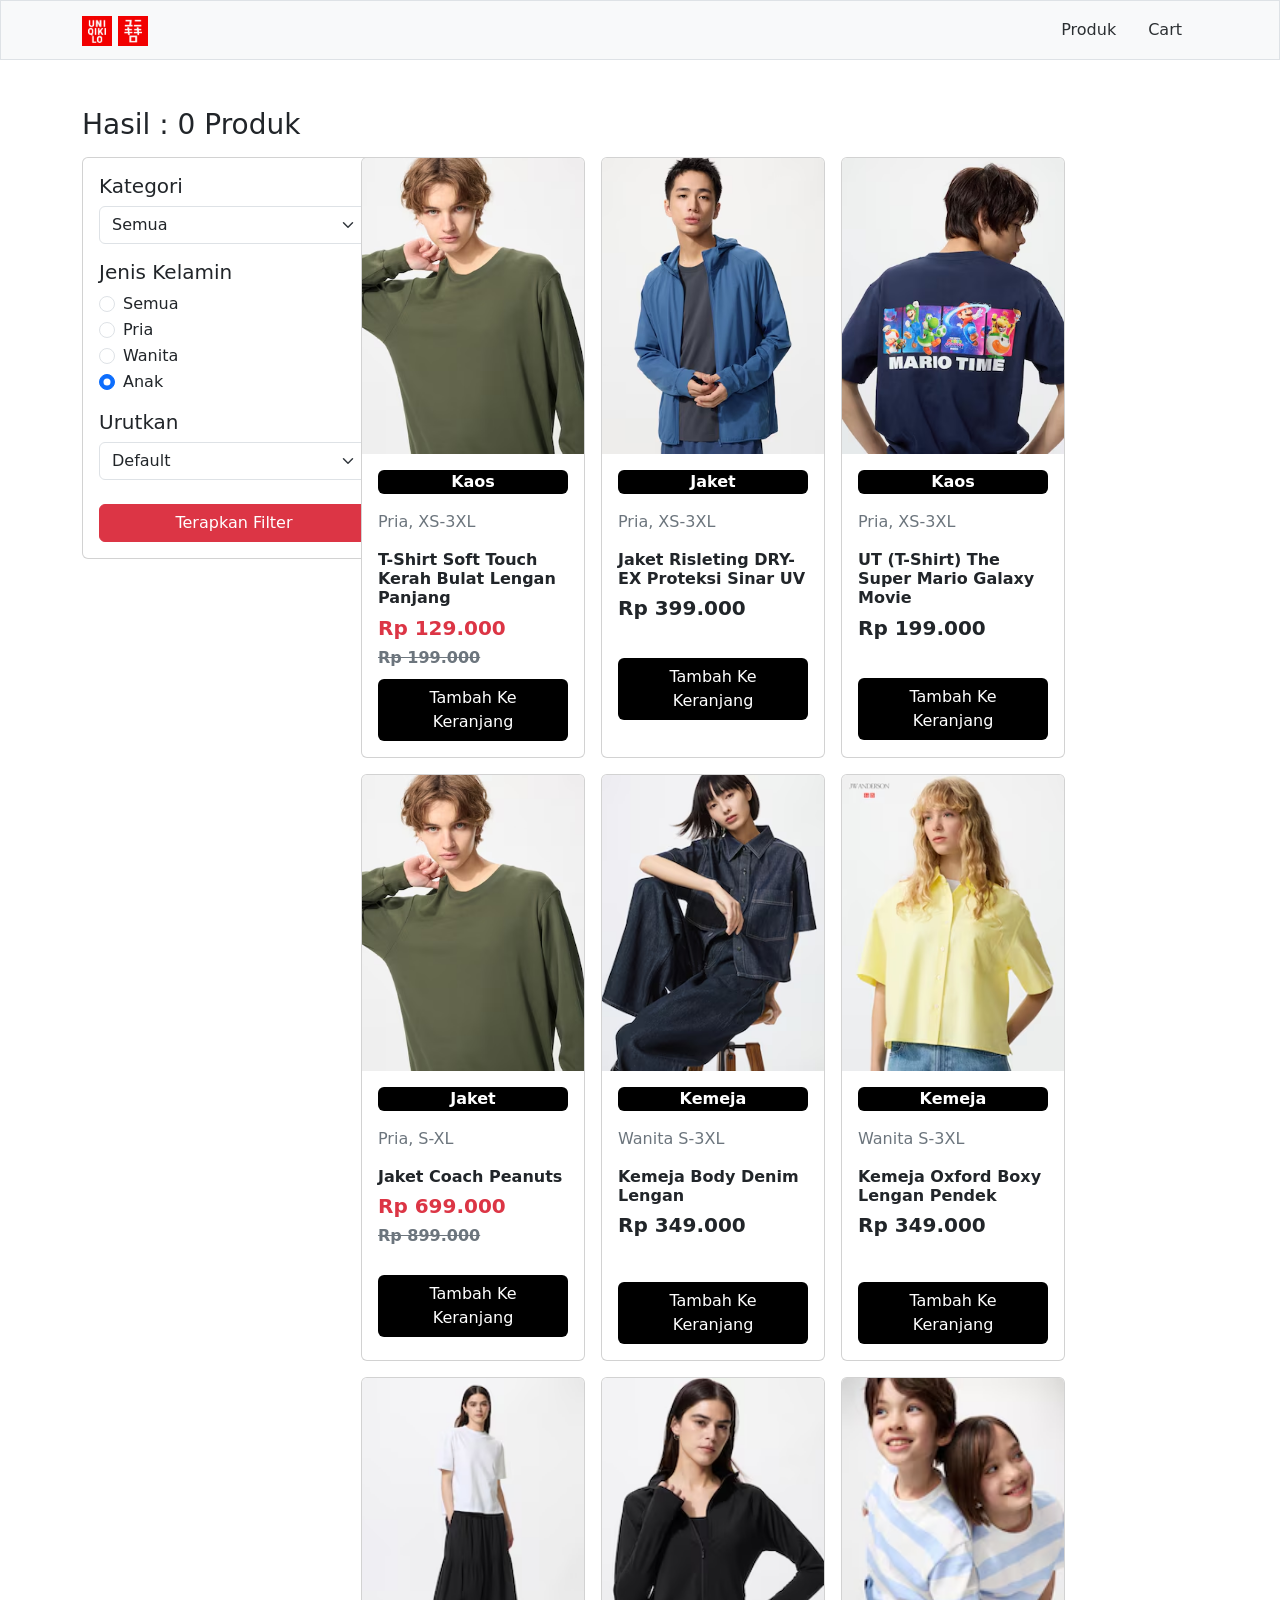
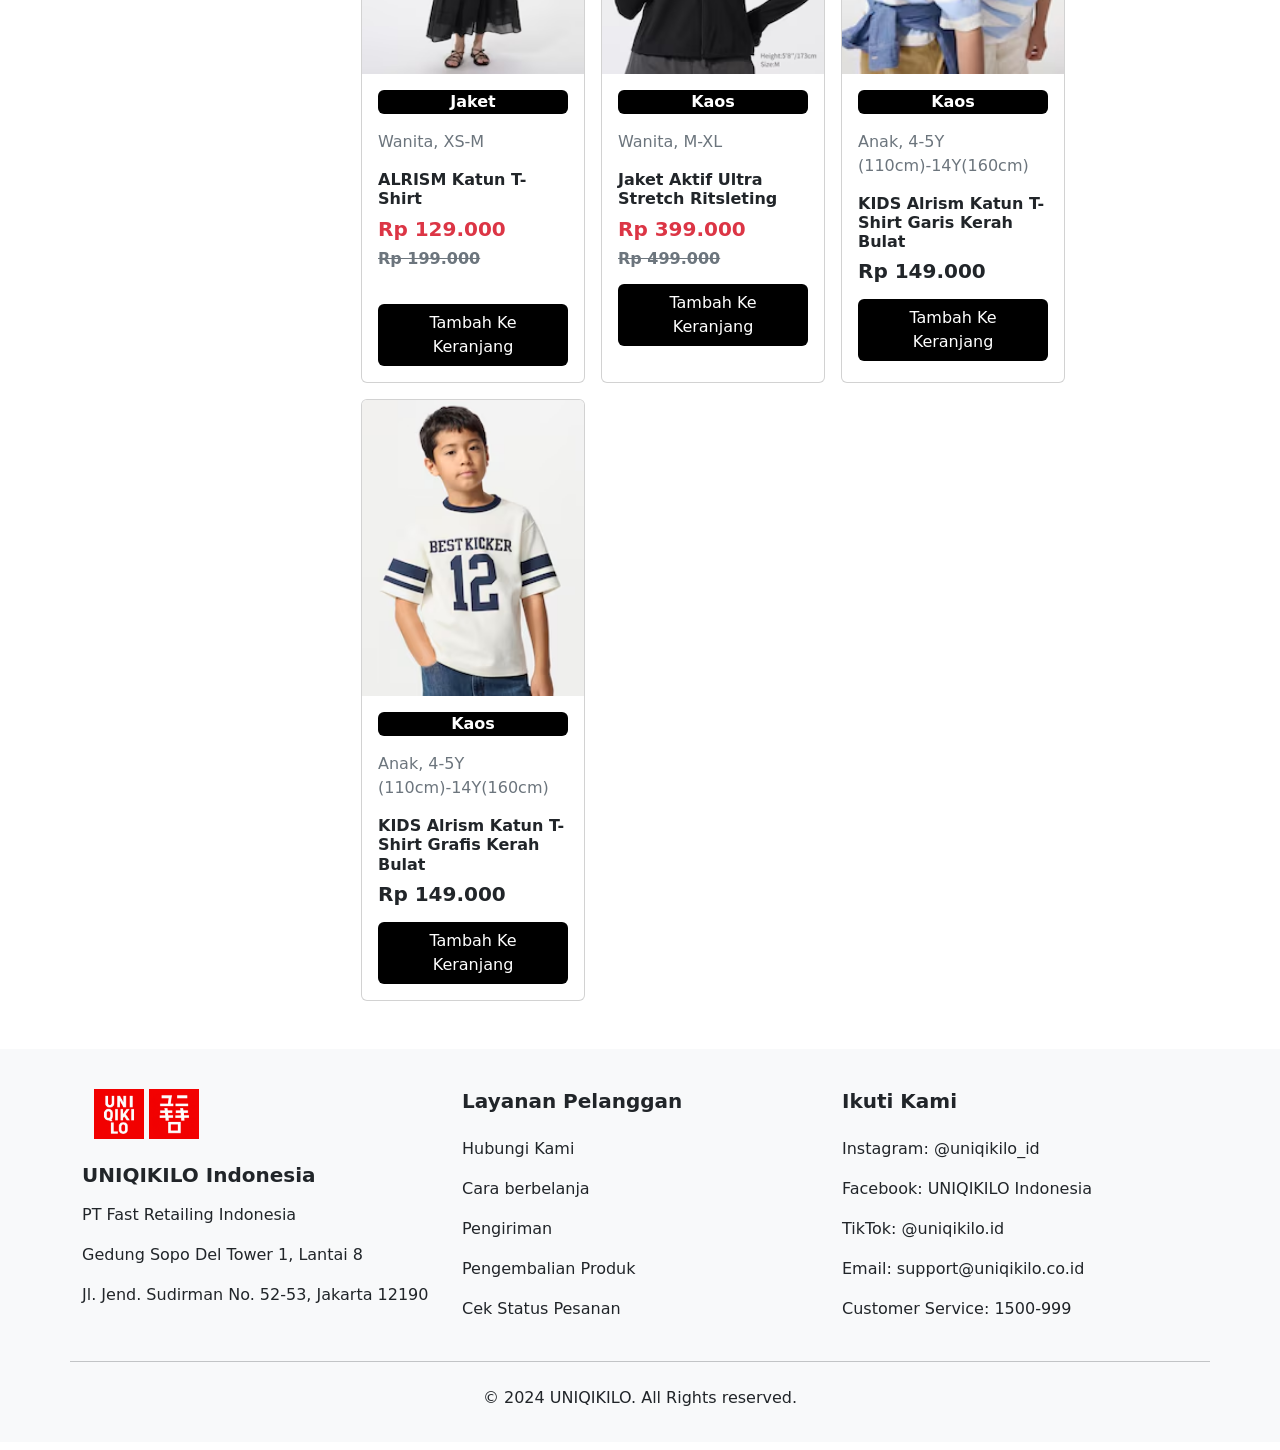
==== index.html @ e08ebdb9 "Finish home menu (without JS)" ====
<!doctype html>
<html lang="en">
  <head>
    <meta charset="utf-8">
    <meta name="viewport" content="width=device-width, initial-scale=1">
    <title>UNIQIKILO | Home</title>
    <link href="https://cdn.jsdelivr.net/npm/bootstrap@5.3.8/dist/css/bootstrap.min.css" rel="stylesheet" integrity="sha384-sRIl4kxILFvY47J16cr9ZwB07vP4J8+LH7qKQnuqkuIAvNWLzeN8tE5YBujZqJLB" crossorigin="anonymous">
  </head>
  <body>
    <div class="border">
        <nav class="navbar bg-body-tertiary">
            <div class="container">
                <a class="navbar-brand" href="#">
                    <img src="Asset_Tugas/Logo1.png" alt="Bootstrap" width="30" height="30">
                    <img src="Asset_Tugas/Logo2.png" alt="Bootstrap" width="30" height="30">
                </a>
    
                <ul class="nav justify-content-end">
                    <li class="nav-item">
                        <a class="nav-link active text-secondary-emphasis" aria-current="page" href="#">Produk</a>
                    </li>
                    <li class="nav-item">
                        <a class="nav-link text-secondary-emphasis" href="#">Cart</a>
                    </li>
                </ul>
            </div>
        </nav>
    </div>

    <div class="container">
        <h3 class="mt-5 mb-3">Hasil : 0 Produk</h3>
        <div class="d-flex">
            <div class="col-3">
                <div class="card" style="width: 19rem;">
                    <div class="card-body">
                        <h5 class="card-title ">Kategori</h5>
                        <select class="form-select" aria-label="Default select example">
                            <option selected>Semua</option>
                            <option value="1">Kaos</option>
                            <option value="2">Kemeja</option>
                            <option value="3">Jaket</option>
                        </select>
                        <h5 class="card-title mt-3">Jenis Kelamin</h5>
                        <div class="form-check">
                            <input class="form-check-input" type="radio" name="radioDefault" id="radioDefault1">
                            <label class="form-check-label" for="radioDefault1">
                                Semua
                            </label>
                        </div>
                        <div class="form-check">
                            <input class="form-check-input" type="radio" name="radioDefault" id="radioDefault2" checked>
                            <label class="form-check-label" for="radioDefault2">
                                Pria
                            </label>
                        </div>
                        <div class="form-check">
                            <input class="form-check-input" type="radio" name="radioDefault" id="radioDefault2" checked>
                            <label class="form-check-label" for="radioDefault2">
                                Wanita
                            </label>
                        </div>
                        <div class="form-check">
                            <input class="form-check-input" type="radio" name="radioDefault" id="radioDefault2" checked>
                            <label class="form-check-label" for="radioDefault2">
                                Anak
                            </label>
                        </div>
                        <h5 class="card-title mt-3">Urutkan</h5>
                        <select class="form-select form-danger\" aria-label="Default select example">
                            <option selected >Default</option>
                            <option value="1">Harga Termurah</option>
                            <option value="2">Harga Termahal</option>
                        </select>
                        <br>
                        <button type="button" class="btn btn-danger w-100">Terapkan Filter</button>
                    </div>
                </div>
            </div>

            <div class="col-9">
                 <div class="d-flex flex-wrap gap-3 m-0">
                    <div class="card" style="width: 14rem;">
                        <img src="Asset_Tugas/Pria/Produk1.jpg" class="card-img-top" alt="...">
                        <div class="card-body">
                            <div class="fs-6 fw-semibold mb-3 bg-black text-white text-center rounded">Kaos</div>
                            <p class="text-secondary">Pria, XS-3XL</p>
                            <h5 class="fw-bold fs-6">T-Shirt Soft Touch Kerah Bulat Lengan Panjang</h5>
                            <h6 class="text-danger fw-bold fs-5">Rp 129.000</h6>
                            <h6 class="fw-bold text-secondary"><strike>Rp 199.000</strike></h6>
                            <button type="button" class="btn bg-black text-white w-100 mt-1">Tambah Ke Keranjang</button>
                        </div>
                    </div>
                    <div class="card" style="width: 14rem;">
                        <img src="Asset_Tugas/Pria/Produk2.jpg" class="card-img-top" alt="...">
                        <div class="card-body">
                            <div class="fs-6 fw-semibold mb-3 bg-black text-white text-center rounded">Jaket</div>
                            <p class="text-secondary">Pria, XS-3XL</p>
                            <h5 class="fw-bold fs-6">Jaket Risleting DRY-EX Proteksi Sinar UV</h5>
                            <h6 class="text-dark fw-bold fs-5">Rp 399.000</h6>
                            <button type="button" class="btn bg-black text-white w-100" style="margin-top: 30px;">Tambah Ke Keranjang</button>
                        </div>
                    </div>
                    <div class="card" style="width: 14rem;">
                        <img src="Asset_Tugas/Pria/Produk3.jpg" class="card-img-top" alt="...">
                        <div class="card-body">
                            <div class="fs-6 fw-semibold mb-3 bg-black text-white text-center rounded">Kaos</div>
                            <p class="text-secondary">Pria, XS-3XL</p>
                            <h5 class="fw-bold fs-6">UT (T-Shirt) The Super Mario Galaxy Movie</h5>
                            <h6 class="text-dark fw-bold fs-5 ">Rp 199.000</h6>
                            <button type="button" class="btn bg-black text-white w-100" style="margin-top: 30px;">Tambah Ke Keranjang</button>
                        </div>
                    </div>
                    <div class="card" style="width: 14rem;">
                        <img src="Asset_Tugas/Pria/Produk1.jpg" class="card-img-top" alt="...">
                        <div class="card-body">
                            <div class="fs-6 fw-semibold mb-3 bg-black text-white text-center rounded">Jaket</div>
                            <p class="text-secondary">Pria, S-XL</p>
                            <h5 class="fw-bold fs-6">Jaket Coach Peanuts</h5>
                            <h6 class="text-danger fw-bold fs-5">Rp 699.000</h6>
                            <h6 class="fw-bold text-secondary"><strike>Rp 899.000</strike></h6>
                            <button type="button" class="btn bg-black text-white w-100" style="margin-top: 22px;">Tambah Ke Keranjang</button>
                        </div>
                    </div>
                    <div class="card" style="width: 14rem;">
                        <img src="Asset_Tugas/Wanita/Produk5.jpg" class="card-img-top" alt="...">
                        <div class="card-body">
                            <div class="fs-6 fw-semibold mb-3 bg-black text-white text-center rounded">Kemeja</div>
                            <p class="text-secondary">Wanita S-3XL</p>
                            <h5 class="fw-bold fs-6">Kemeja Body Denim Lengan</h5>
                            <h6 class="text-dark fw-bold fs-5">Rp 349.000</h6>
                             <button type="button" class="btn bg-black text-white w-100" style="margin-top: 37px;">Tambah Ke Keranjang</button>
                        </div>
                    </div>
                    <div class="card" style="width: 14rem;">
                        <img src="Asset_Tugas/Wanita/Produk6.jpg" class="card-img-top" alt="...">
                        <div class="card-body">
                            <div class="fs-6 fw-semibold mb-3 bg-black text-white text-center rounded">Kemeja</div>
                            <p class="text-secondary">Wanita S-3XL</p>
                            <h5 class="fw-bold fs-6">Kemeja Oxford Boxy Lengan Pendek</h5>
                            <h6 class="text-dark fw-bold fs-5">Rp 349.000</h6>
                             <button type="button" class="btn bg-black text-white w-100" style="margin-top: 37px;">Tambah Ke Keranjang</button>
                        </div>
                    </div>
                    <div class="card" style="width: 14rem;">
                        <img src="Asset_Tugas/Wanita/Produk7.jpg" class="card-img-top" alt="...">
                        <div class="card-body">
                            <div class="fs-6 fw-semibold mb-3 bg-black text-white text-center rounded">Jaket</div>
                            <p class="text-secondary">Wanita, XS-M</p>
                            <h5 class="fw-bold fs-6">ALRISM Katun T-Shirt</h5>
                            <h6 class="text-danger fw-bold fs-5">Rp 129.000</h6>
                            <h6 class="fw-bold text-secondary"><strike>Rp 199.000</strike></h6>
                            <button type="button" class="btn bg-black text-white w-100" style="margin-top: 28px;">Tambah Ke Keranjang</button>
                        </div>
                    </div>
                    <div class="card" style="width: 14rem;">
                        <img src="Asset_Tugas/Wanita/Produk8.jpg" class="card-img-top" alt="...">
                        <div class="card-body">
                            <div class="fs-6 fw-semibold mb-3 bg-black text-white text-center rounded">Kaos</div>
                            <p class="text-secondary">Wanita, M-XL</p>
                            <h5 class="fw-bold fs-6">Jaket Aktif Ultra Stretch Ritsleting</h5>
                            <h6 class="text-danger fw-bold fs-5">Rp 399.000</h6>
                            <h6 class="fw-bold text-secondary"><strike>Rp 499.000</strike></h6>
                            <button type="button" class="btn bg-black text-white w-100 mt-2">Tambah Ke Keranjang</button>
                        </div>
                    </div>
                    <div class="card" style="width: 14rem;">
                        <img src="Asset_Tugas/Anak/Produk9.jpg" class="card-img-top" alt="...">
                        <div class="card-body">
                            <div class="fs-6 fw-semibold mb-3 bg-black text-white text-center rounded">Kaos</div>
                            <p class="text-secondary">Anak, 4-5Y (110cm)-14Y(160cm)</p>
                            <h5 class="fw-bold fs-6">KIDS Alrism Katun T-Shirt Garis Kerah Bulat</h5>
                            <h6 class="text-dark fw-bold fs-5">Rp 149.000</h6>
                            <button type="button" class="btn bg-black text-white w-100 mt-2">Tambah Ke Keranjang</button>
                        </div>
                    </div>
                    <div class="card" style="width: 14rem;">
                        <img src="Asset_Tugas/Anak/Produk10.jpg" class="card-img-top" alt="...">
                        <div class="card-body">
                            <div class="fs-6 fw-semibold mb-3 bg-black text-white text-center rounded">Kaos</div>
                            <p class="text-secondary">Anak, 4-5Y (110cm)-14Y(160cm)</p>
                            <h5 class="fw-bold fs-6">KIDS Alrism Katun T-Shirt Grafis Kerah Bulat</h5>
                            <h6 class="text-dark fw-bold fs-5">Rp 149.000</h6>
                            <button type="button" class="btn bg-black text-white w-100 mt-2">Tambah Ke Keranjang</button>
                        </div>
                    </div>
                </div>
            </div>
        </div>
    </div>
    
    
    <span class="border-top">
        <div class="p-3 mb-2 bg-light text-dark mt-5">
            <div class="container text-left">
                <div class="row">
                    <div class="col mt-4">
                        <div class="container">
                            <img src="Asset_Tugas/Logo1.png" alt="Bootstrap" width="50" height="50">
                            <img src="Asset_Tugas/Logo2.png" alt="Bootstrap" width="50" height="50">
                        </div>
                        <h5 class="mt-4 fw-bold">UNIQIKILO Indonesia</h5>
                        <p class="mt-3">PT Fast Retailing Indonesia</p>
                        <p>Gedung Sopo Del Tower 1, Lantai 8 </p>
                        <p>Jl. Jend. Sudirman No. 52-53, Jakarta 12190</p>
                    </div>
                    <div class="col">
                        <h5 class="mt-4 fw-bold">Layanan Pelanggan</h5>
                        <p class="mt-4">Hubungi Kami</p>
                        <p>Cara berbelanja</p>
                        <p>Pengiriman</p>
                        <p>Pengembalian Produk</p>
                        <p>Cek Status Pesanan</p>
                    </div>
                    <div class="col">
                        <h5 class="mt-4 fw-bold">Ikuti Kami</h5>
                        <p class="mt-4">Instagram: @uniqikilo_id</p>
                        <p>Facebook: UNIQIKILO Indonesia</p>
                        <p>TikTok: @uniqikilo.id</p>
                        <p>Email: support@uniqikilo.co.id</p>
                        <p>Customer Service: 1500-999</p>
                    </div>
                    <hr class="mt-4 mb-4">
                    <div class="text-center">
                        <p>&copy; 2024 UNIQIKILO. All Rights reserved.</p>
                    </div>
                </div>
            </div>
        </div>
    </span>

    <script src="https://cdn.jsdelivr.net/npm/bootstrap@5.3.8/dist/js/bootstrap.bundle.min.js" integrity="sha384-FKyoEForCGlyvwx9Hj09JcYn3nv7wiPVlz7YYwJrWVcXK/BmnVDxM+D2scQbITxI" crossorigin="anonymous"></script>
  </body>
</html>
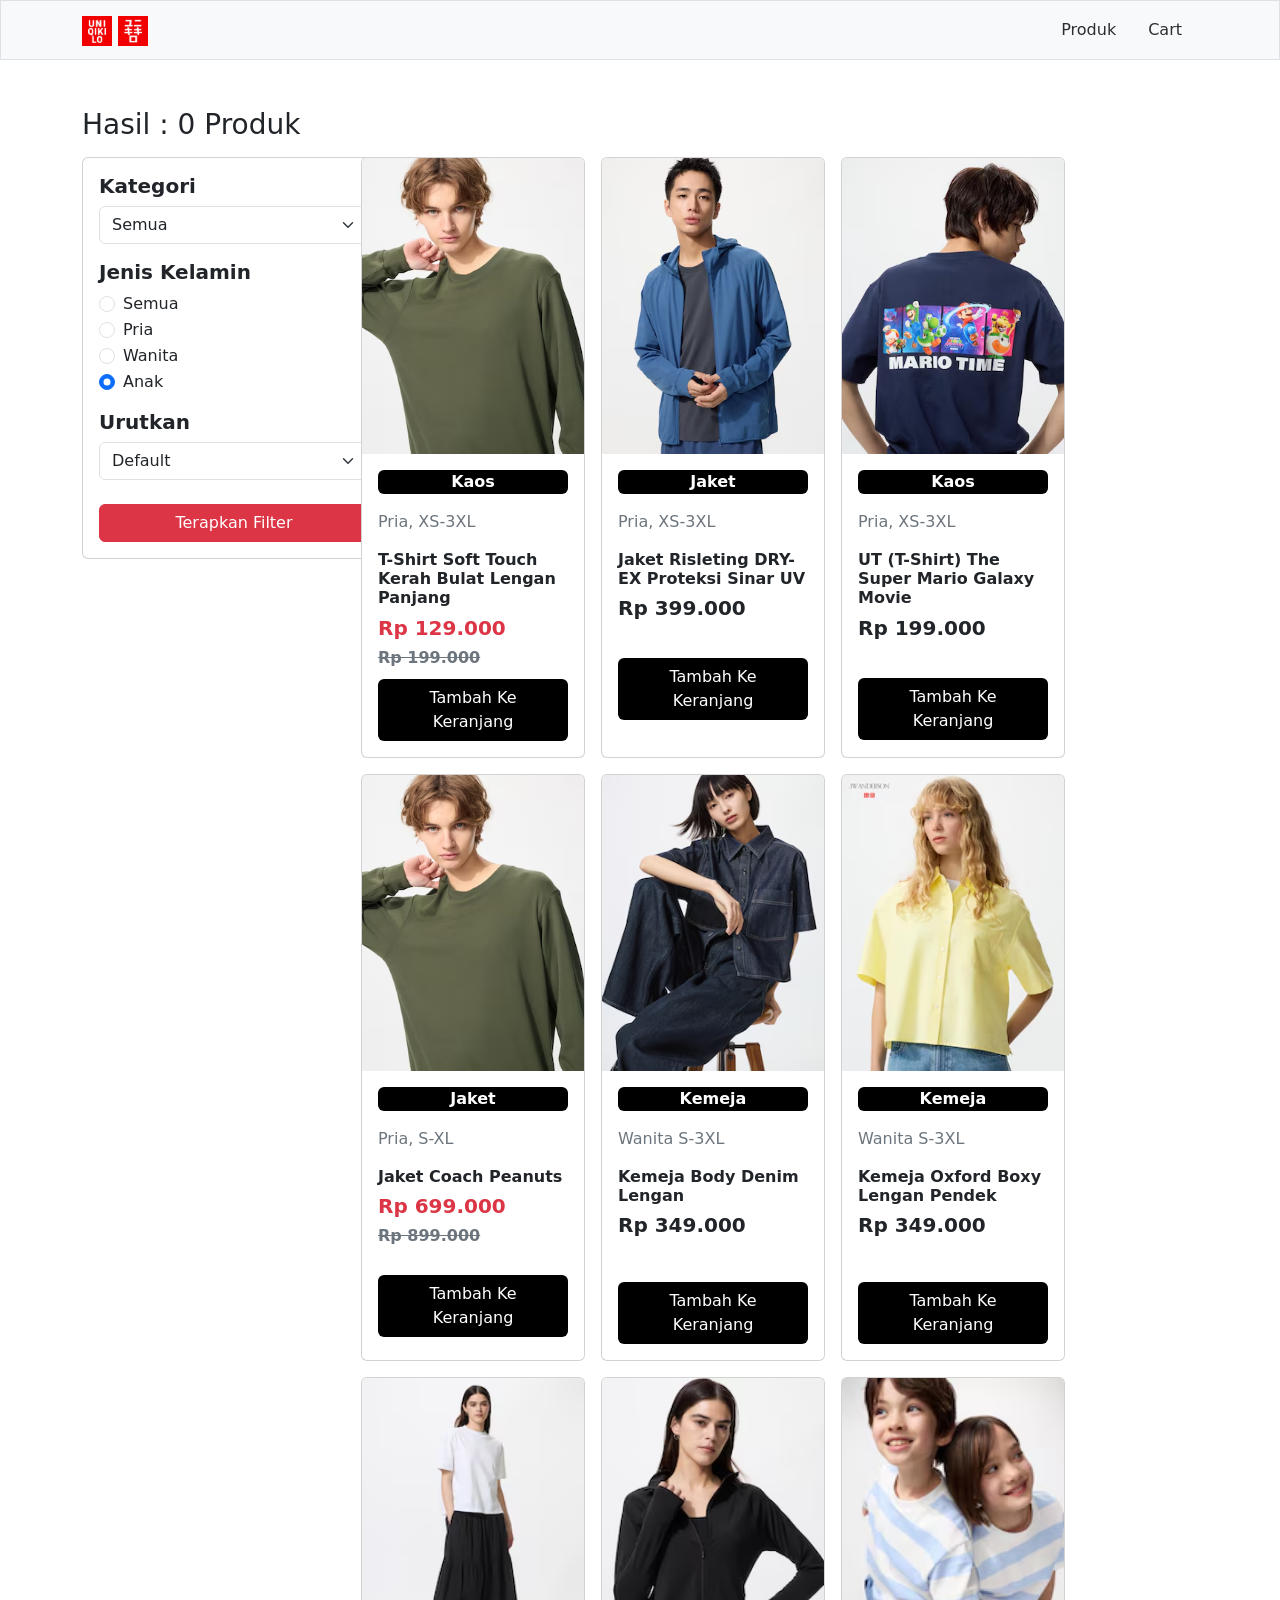
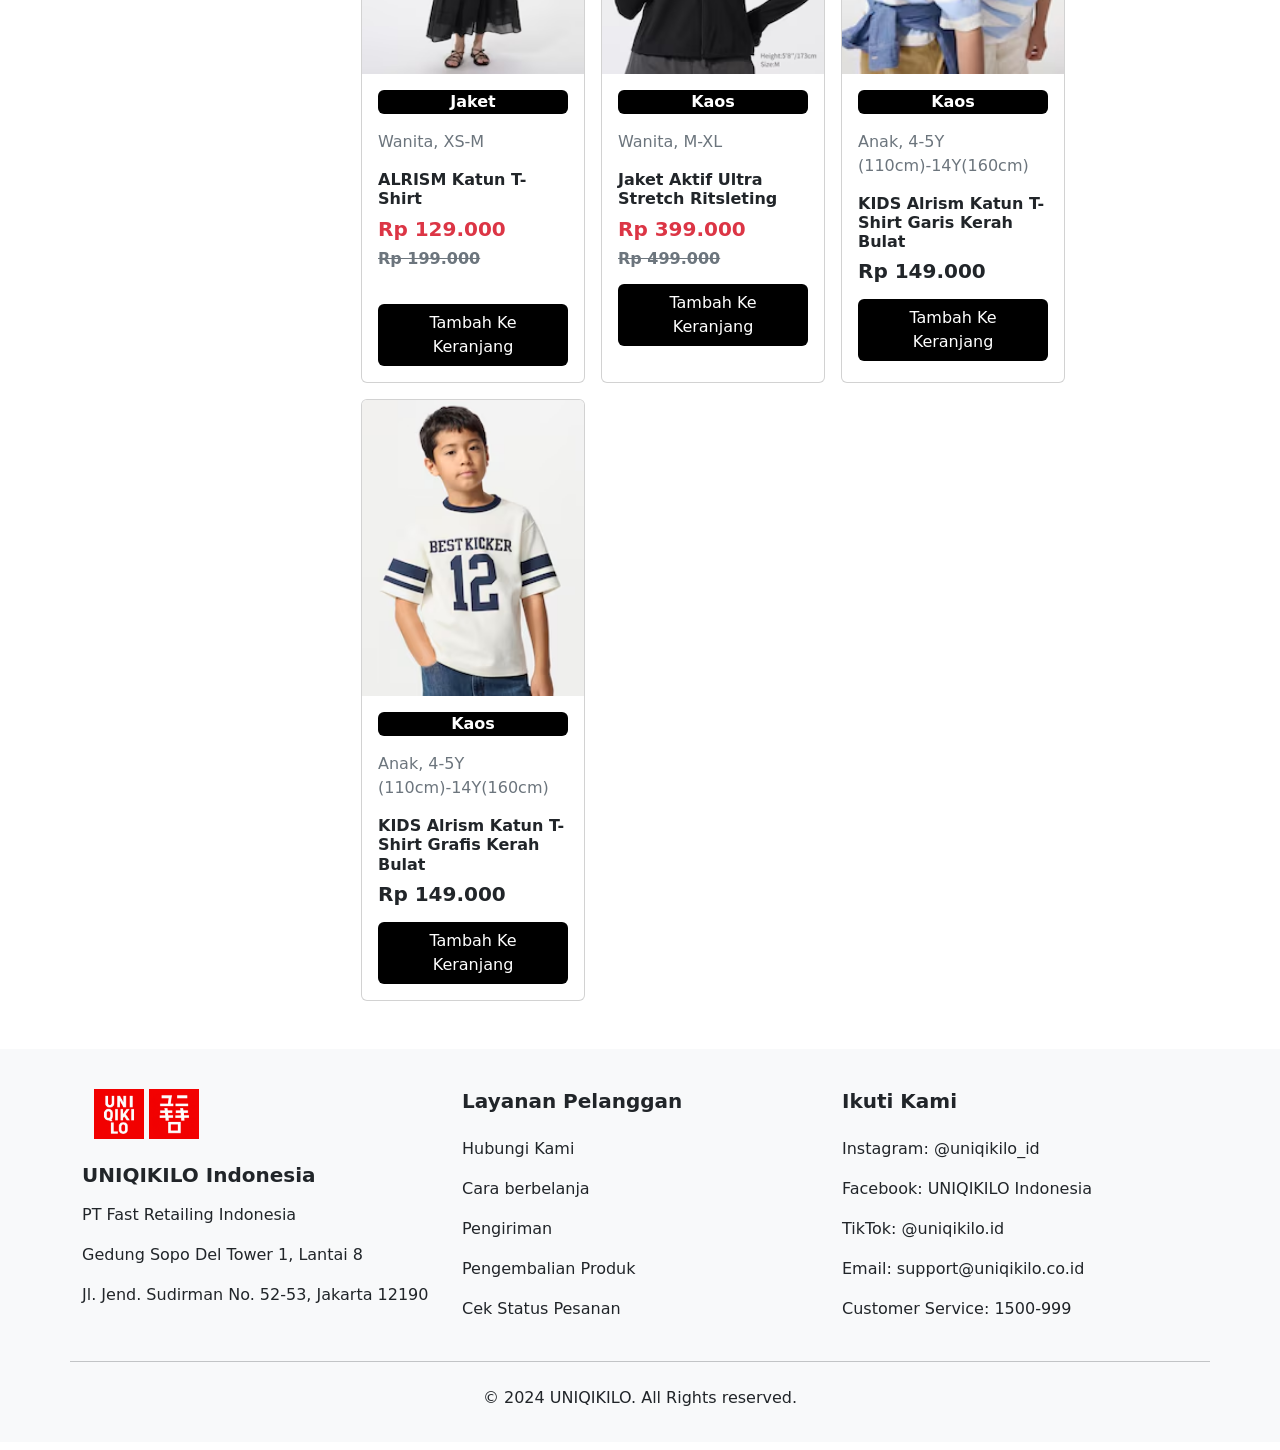
==== commit 50bfd335: "Change the color of the select background" ====
--- a/index.html
+++ b/index.html
@@ -17,7 +17,7 @@
     
                 <ul class="nav justify-content-end">
                     <li class="nav-item">
-                        <a class="nav-link active text-secondary-emphasis" aria-current="page" href="#">Produk</a>
+                        <a class="nav-link active text-secondary-emphasis" aria-current="page" id="" href="#">Produk</a>
                     </li>
                     <li class="nav-item">
                         <a class="nav-link text-secondary-emphasis" href="#">Cart</a>
@@ -33,14 +33,14 @@
             <div class="col-3">
                 <div class="card" style="width: 19rem;">
                     <div class="card-body">
-                        <h5 class="card-title ">Kategori</h5>
+                        <h5 class="card-title fw-bold">Kategori</h5>
                         <select class="form-select" aria-label="Default select example">
                             <option selected>Semua</option>
                             <option value="1">Kaos</option>
                             <option value="2">Kemeja</option>
                             <option value="3">Jaket</option>
                         </select>
-                        <h5 class="card-title mt-3">Jenis Kelamin</h5>
+                        <h5 class="card-title mt-3 fw-bold">Jenis Kelamin</h5>
                         <div class="form-check">
                             <input class="form-check-input" type="radio" name="radioDefault" id="radioDefault1">
                             <label class="form-check-label" for="radioDefault1">
@@ -65,7 +65,7 @@
                                 Anak
                             </label>
                         </div>
-                        <h5 class="card-title mt-3">Urutkan</h5>
+                        <h5 class="card-title mt-3 fw-bold">Urutkan</h5>
                         <select class="form-select form-danger\" aria-label="Default select example">
                             <option selected >Default</option>
                             <option value="1">Harga Termurah</option>
@@ -169,7 +169,7 @@
                             <div class="fs-6 fw-semibold mb-3 bg-black text-white text-center rounded">Kaos</div>
                             <p class="text-secondary">Anak, 4-5Y (110cm)-14Y(160cm)</p>
                             <h5 class="fw-bold fs-6">KIDS Alrism Katun T-Shirt Garis Kerah Bulat</h5>
-                            <h6 class="text-dark fw-bold fs-5">Rp 149.000</h6>
+                            <h6 class="text-da fw-bold fs-5">Rp 149.000</h6>
                             <button type="button" class="btn bg-black text-white w-100 mt-2">Tambah Ke Keranjang</button>
                         </div>
                     </div>
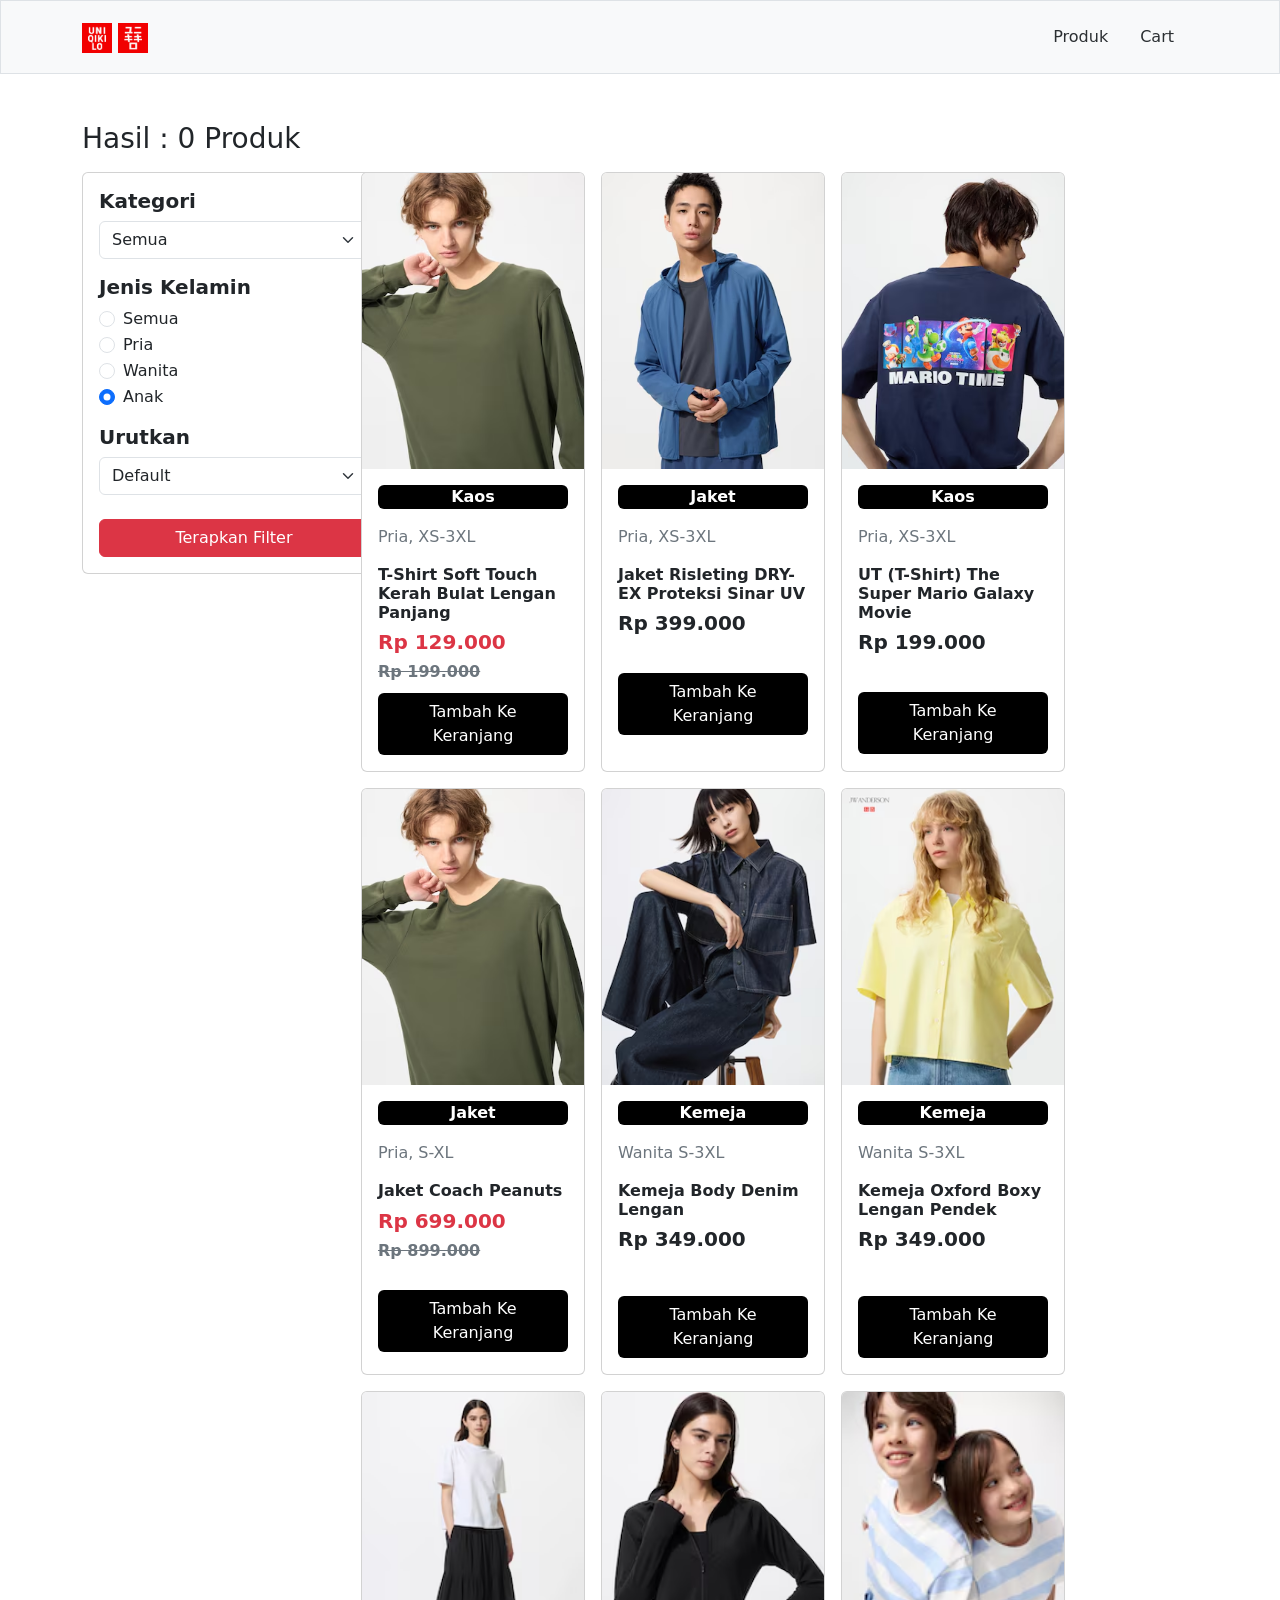
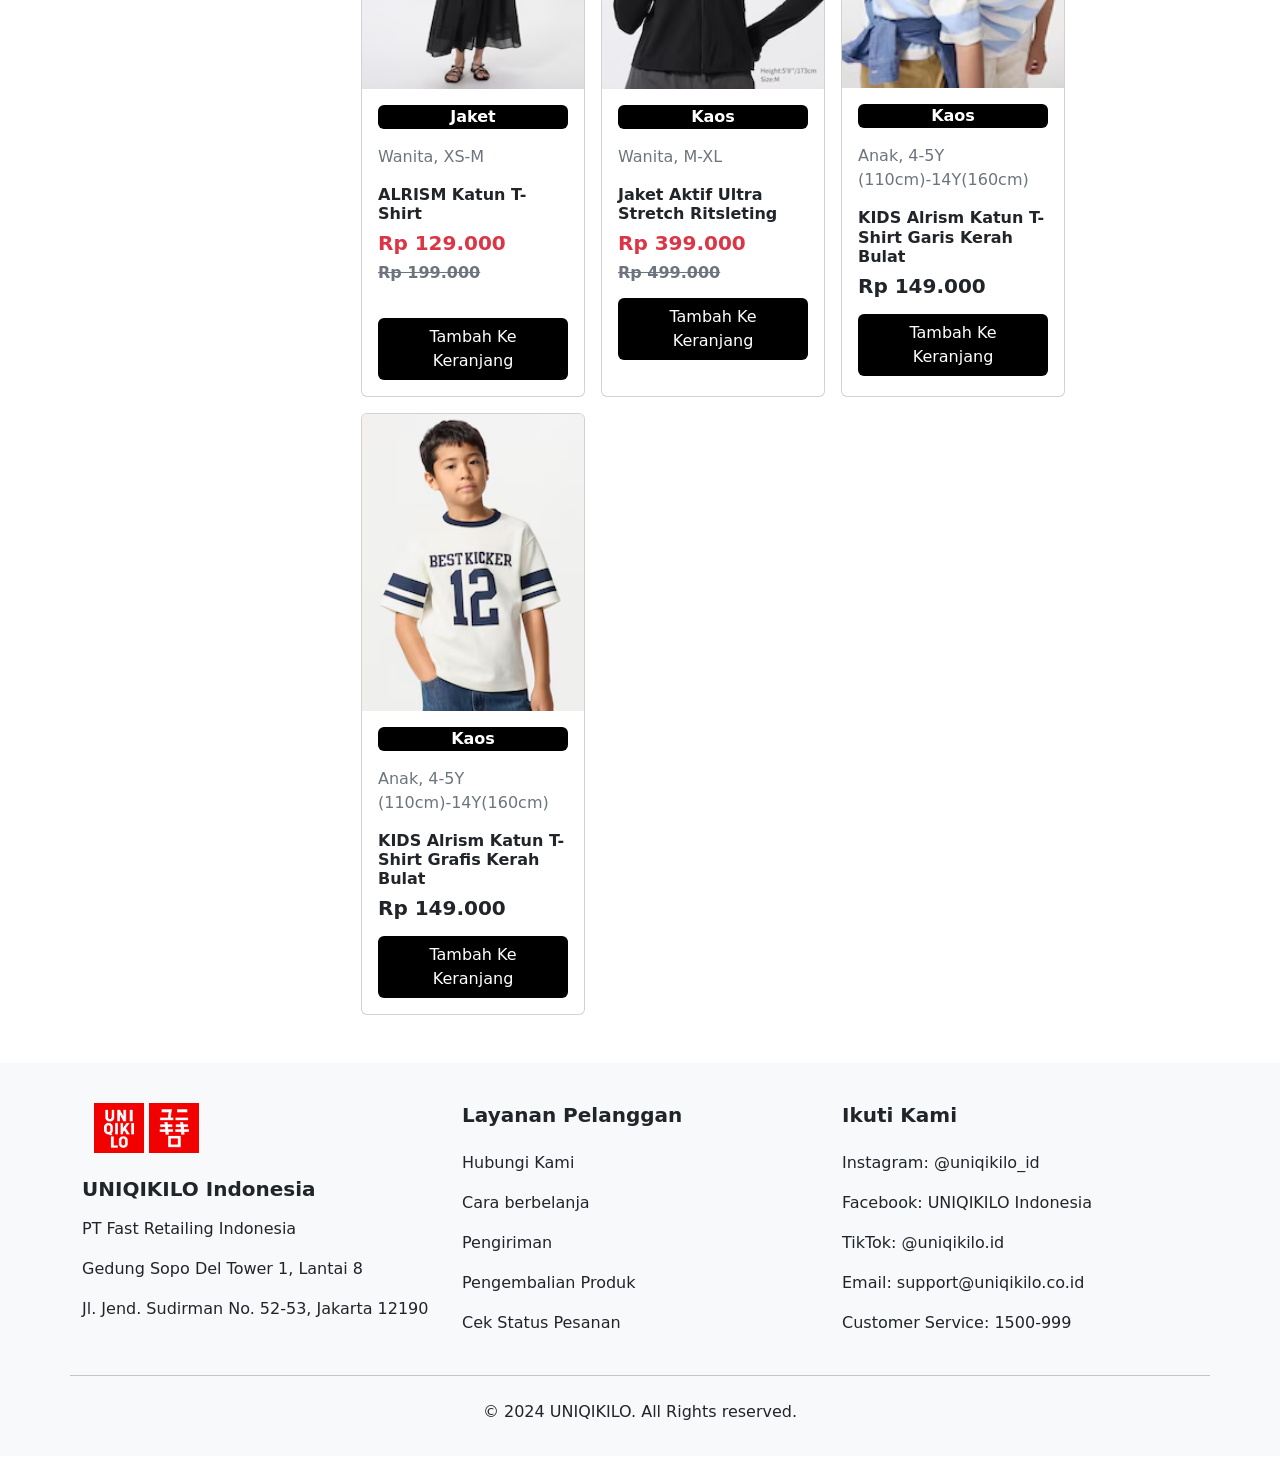
==== commit 0681ce20: "adding cart.html" ====
--- a/index.html
+++ b/index.html
@@ -4,6 +4,7 @@
     <meta charset="utf-8">
     <meta name="viewport" content="width=device-width, initial-scale=1">
     <title>UNIQIKILO | Home</title>
+    <link rel="stylesheet" href="style.css">
     <link href="https://cdn.jsdelivr.net/npm/bootstrap@5.3.8/dist/css/bootstrap.min.css" rel="stylesheet" integrity="sha384-sRIl4kxILFvY47J16cr9ZwB07vP4J8+LH7qKQnuqkuIAvNWLzeN8tE5YBujZqJLB" crossorigin="anonymous">
   </head>
   <body>
@@ -15,12 +16,12 @@
                     <img src="Asset_Tugas/Logo2.png" alt="Bootstrap" width="30" height="30">
                 </a>
     
-                <ul class="nav justify-content-end">
+                <ul class="nav justify-content-end p-2">
                     <li class="nav-item">
-                        <a class="nav-link active text-secondary-emphasis" aria-current="page" id="" href="#">Produk</a>
+                        <a class="nav-link active text-secondary-emphasis" aria-current="page" id="produk" href="index.html">Produk</a>
                     </li>
                     <li class="nav-item">
-                        <a class="nav-link text-secondary-emphasis" href="#">Cart</a>
+                        <a class="nav-link text-secondary-emphasis" id="cart" href="cart.html">Cart</a>
                     </li>
                 </ul>
             </div>
--- a/style.css
+++ b/style.css
@@ -0,0 +1,7 @@
+#produk:hover {
+    font-weight: bold;
+} 
+
+#cart:hover  {
+    font-weight: bold;
+}
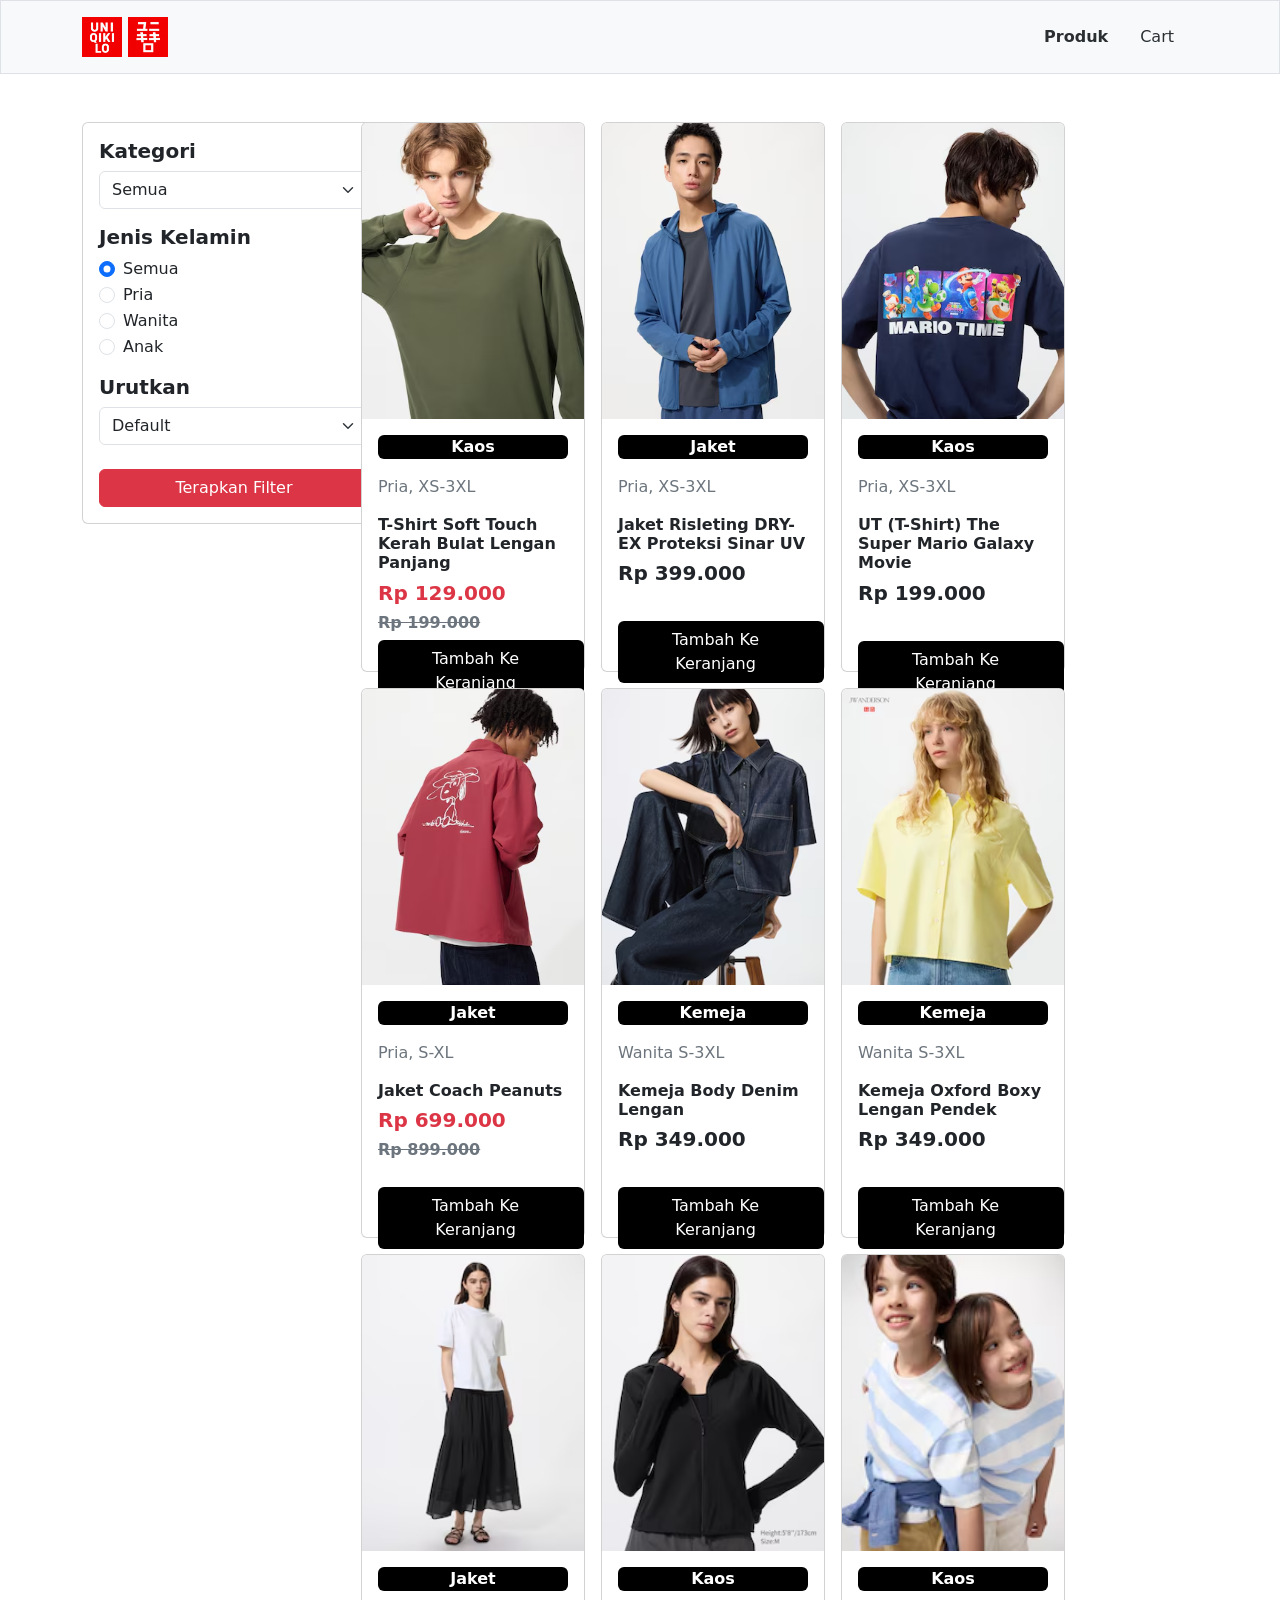
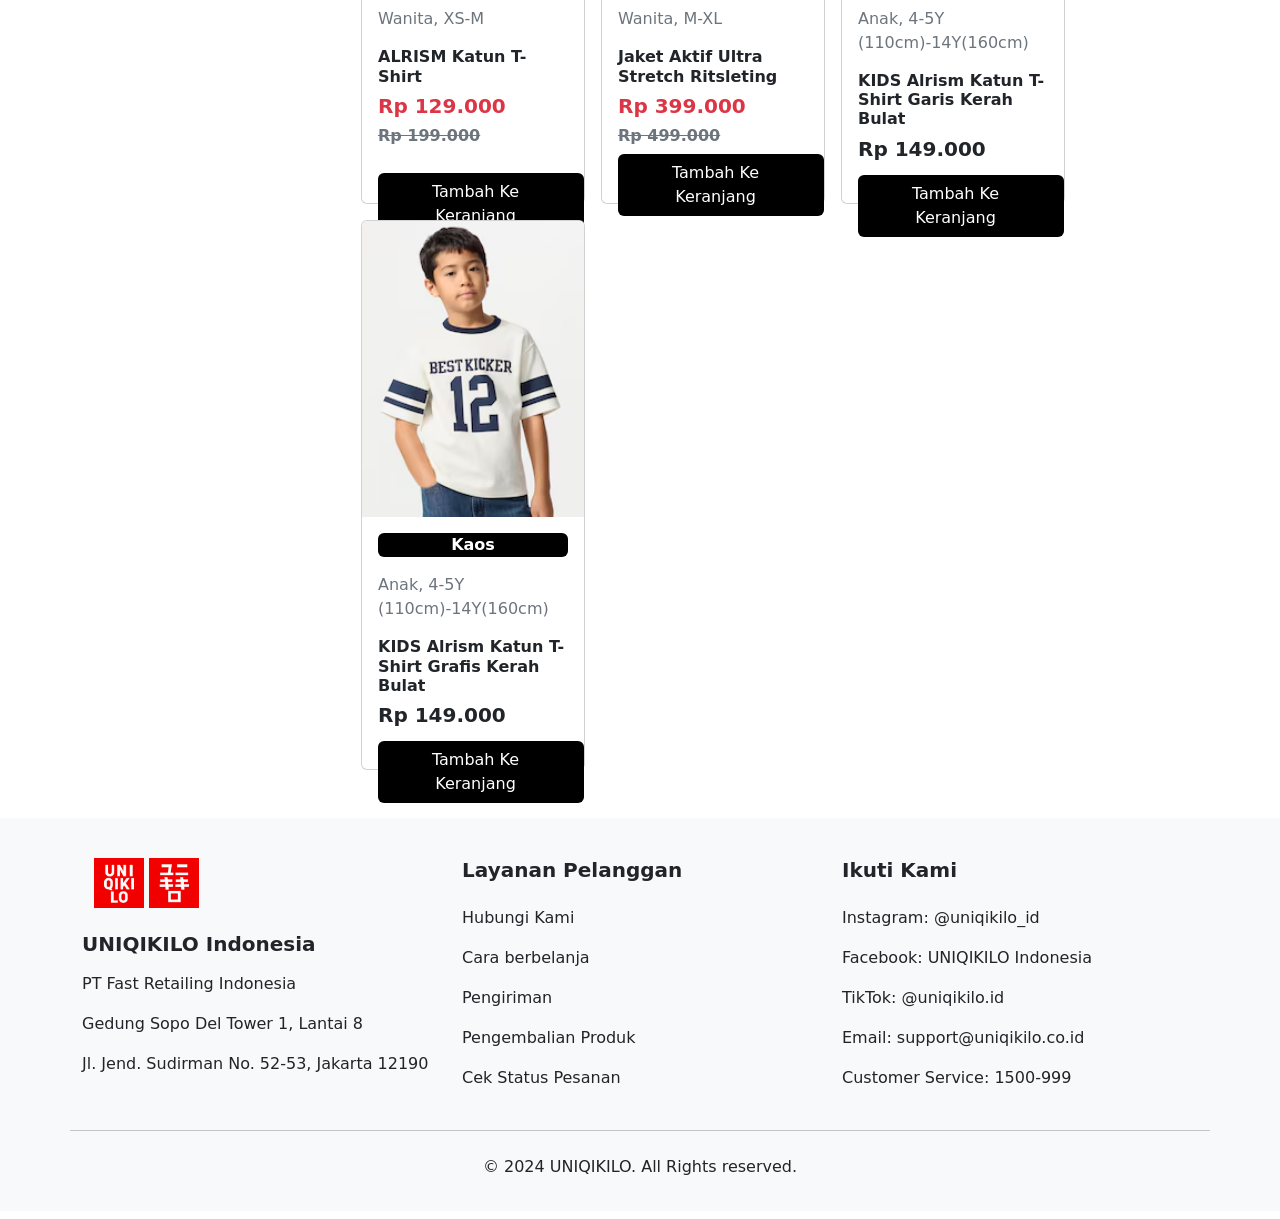
==== commit 5b471723: "adding filter" ====
--- a/index.html
+++ b/index.html
@@ -1,234 +1,235 @@
 <!doctype html>
 <html lang="en">
-  <head>
-    <meta charset="utf-8">
-    <meta name="viewport" content="width=device-width, initial-scale=1">
-    <title>UNIQIKILO | Home</title>
-    <link rel="stylesheet" href="style.css">
-    <link href="https://cdn.jsdelivr.net/npm/bootstrap@5.3.8/dist/css/bootstrap.min.css" rel="stylesheet" integrity="sha384-sRIl4kxILFvY47J16cr9ZwB07vP4J8+LH7qKQnuqkuIAvNWLzeN8tE5YBujZqJLB" crossorigin="anonymous">
-  </head>
-  <body>
-    <div class="border">
-        <nav class="navbar bg-body-tertiary">
-            <div class="container">
-                <a class="navbar-brand" href="#">
-                    <img src="Asset_Tugas/Logo1.png" alt="Bootstrap" width="30" height="30">
-                    <img src="Asset_Tugas/Logo2.png" alt="Bootstrap" width="30" height="30">
-                </a>
-    
-                <ul class="nav justify-content-end p-2">
-                    <li class="nav-item">
-                        <a class="nav-link active text-secondary-emphasis" aria-current="page" id="produk" href="index.html">Produk</a>
-                    </li>
-                    <li class="nav-item">
-                        <a class="nav-link text-secondary-emphasis" id="cart" href="cart.html">Cart</a>
-                    </li>
-                </ul>
-            </div>
-        </nav>
-    </div>
+    <head>
+        <meta charset="utf-8">
+        <meta name="viewport" content="width=device-width, initial-scale=1">
+        <title>UNIQIKILO | Home</title>
+        <link rel="stylesheet" href="style.css">
+        <link href="https://cdn.jsdelivr.net/npm/bootstrap@5.3.8/dist/css/bootstrap.min.css" rel="stylesheet" integrity="sha384-sRIl4kxILFvY47J16cr9ZwB07vP4J8+LH7qKQnuqkuIAvNWLzeN8tE5YBujZqJLB" crossorigin="anonymous">
+    </head>
+    <body>
+        <div class="border">
+            <nav class="navbar bg-body-tertiary">
+                <div class="container">
+                    <a class="navbar-brand" href="#">
+                        <img src="Asset_Tugas/Logo1.png" alt="Bootstrap" width="40" height="40">
+                        <img src="Asset_Tugas/Logo2.png" alt="Bootstrap" width="40" height="40">
+                    </a>
+        
+                    <ul class="nav justify-content-end p-2">
+                        <li class="nav-item">
+                            <a class="nav-link active text-secondary-emphasis" aria-current="page" id="produk" href="index.html"><b>Produk</b></a>
+                        </li>
+                        <li class="nav-item">
+                            <a class="nav-link text-secondary-emphasis" id="cart" href="cart.html">Cart</a>
+                        </li>
+                    </ul>
+                </div>
+            </nav>
+        </div>
 
-    <div class="container">
-        <h3 class="mt-5 mb-3">Hasil : 0 Produk</h3>
-        <div class="d-flex">
-            <div class="col-3">
-                <div class="card" style="width: 19rem;">
-                    <div class="card-body">
-                        <h5 class="card-title fw-bold">Kategori</h5>
-                        <select class="form-select" aria-label="Default select example">
-                            <option selected>Semua</option>
-                            <option value="1">Kaos</option>
-                            <option value="2">Kemeja</option>
-                            <option value="3">Jaket</option>
-                        </select>
-                        <h5 class="card-title mt-3 fw-bold">Jenis Kelamin</h5>
-                        <div class="form-check">
-                            <input class="form-check-input" type="radio" name="radioDefault" id="radioDefault1">
-                            <label class="form-check-label" for="radioDefault1">
-                                Semua
-                            </label>
-                        </div>
-                        <div class="form-check">
-                            <input class="form-check-input" type="radio" name="radioDefault" id="radioDefault2" checked>
-                            <label class="form-check-label" for="radioDefault2">
-                                Pria
-                            </label>
-                        </div>
-                        <div class="form-check">
-                            <input class="form-check-input" type="radio" name="radioDefault" id="radioDefault2" checked>
-                            <label class="form-check-label" for="radioDefault2">
-                                Wanita
-                            </label>
-                        </div>
-                        <div class="form-check">
-                            <input class="form-check-input" type="radio" name="radioDefault" id="radioDefault2" checked>
-                            <label class="form-check-label" for="radioDefault2">
-                                Anak
-                            </label>
-                        </div>
-                        <h5 class="card-title mt-3 fw-bold">Urutkan</h5>
-                        <select class="form-select form-danger\" aria-label="Default select example">
-                            <option selected >Default</option>
-                            <option value="1">Harga Termurah</option>
-                            <option value="2">Harga Termahal</option>
-                        </select>
-                        <br>
-                        <button type="button" class="btn btn-danger w-100">Terapkan Filter</button>
+        <div class="container">
+                                                        
+            <div class="d-flex mt-5">
+                <div class="col-3">
+                    <div class="card" style="width: 19rem;">
+                        <div class="card-body">
+                            <h5 class="card-title fw-bold">Kategori</h5>
+                            <select id="kategori" class="form-select" aria-label="Default select example">
+                                <option selected>Semua</option>
+                                <option value="Kaos">Kaos</option>
+                                <option value="Kemeja">Kemeja</option>
+                                <option value="Jaket">Jaket</option>
+                            </select>
+                            <h5 class="card-title mt-3 fw-bold">Jenis Kelamin</h5>
+                            <div class="form-check">
+                                <input class="form-check-input" type="radio" name="radioDefault" id="radioSemua" value="Semua" checked>
+                                <label class="form-check-label" for="radioSemua">
+                                    Semua
+                                </label>
+                            </div>
+                            <div class="form-check">
+                                <input class="form-check-input" type="radio" name="radioDefault" id="radioPria" value="Pria">
+                                <label class="form-check-label" for="radioPria">
+                                    Pria
+                                </label>
+                            </div>
+                            <div class="form-check">
+                                <input class="form-check-input" type="radio" name="radioDefault" id="radioWanita" value="Wanita">
+                                <label class="form-check-label" for="radioWanita">
+                                    Wanita
+                                </label>
+                            </div>
+                            <div class="form-check">
+                                <input class="form-check-input" type="radio" name="radioDefault" id="radioAnak" value="Anak">
+                                <label class="form-check-label" for="radioAnak">
+                                    Anak
+                                </label>
+                            </div>
+                            <h5 class="card-title mt-3 fw-bold">Urutkan</h5>
+                            <select id="urutkan" class="form-select form-danger" aria-label="Default select example">
+                                <option value="Default" selected >Default</option>
+                                <option value="Harga Termurah">Harga Termurah</option>
+                                <option value="Harga Termahal">Harga Termahal</option>
+                            </select>
+                            <br>
+                            <button type="button" class="btn btn-danger w-100" id="btnFilter">Terapkan Filter</button>
+                        </div>
                     </div>
                 </div>
-            </div>
 
-            <div class="col-9">
-                 <div class="d-flex flex-wrap gap-3 m-0">
-                    <div class="card" style="width: 14rem;">
-                        <img src="Asset_Tugas/Pria/Produk1.jpg" class="card-img-top" alt="...">
-                        <div class="card-body">
-                            <div class="fs-6 fw-semibold mb-3 bg-black text-white text-center rounded">Kaos</div>
-                            <p class="text-secondary">Pria, XS-3XL</p>
-                            <h5 class="fw-bold fs-6">T-Shirt Soft Touch Kerah Bulat Lengan Panjang</h5>
-                            <h6 class="text-danger fw-bold fs-5">Rp 129.000</h6>
-                            <h6 class="fw-bold text-secondary"><strike>Rp 199.000</strike></h6>
-                            <button type="button" class="btn bg-black text-white w-100 mt-1">Tambah Ke Keranjang</button>
-                        </div>
-                    </div>
-                    <div class="card" style="width: 14rem;">
-                        <img src="Asset_Tugas/Pria/Produk2.jpg" class="card-img-top" alt="...">
-                        <div class="card-body">
-                            <div class="fs-6 fw-semibold mb-3 bg-black text-white text-center rounded">Jaket</div>
-                            <p class="text-secondary">Pria, XS-3XL</p>
-                            <h5 class="fw-bold fs-6">Jaket Risleting DRY-EX Proteksi Sinar UV</h5>
-                            <h6 class="text-dark fw-bold fs-5">Rp 399.000</h6>
-                            <button type="button" class="btn bg-black text-white w-100" style="margin-top: 30px;">Tambah Ke Keranjang</button>
-                        </div>
-                    </div>
-                    <div class="card" style="width: 14rem;">
-                        <img src="Asset_Tugas/Pria/Produk3.jpg" class="card-img-top" alt="...">
-                        <div class="card-body">
-                            <div class="fs-6 fw-semibold mb-3 bg-black text-white text-center rounded">Kaos</div>
-                            <p class="text-secondary">Pria, XS-3XL</p>
-                            <h5 class="fw-bold fs-6">UT (T-Shirt) The Super Mario Galaxy Movie</h5>
-                            <h6 class="text-dark fw-bold fs-5 ">Rp 199.000</h6>
-                            <button type="button" class="btn bg-black text-white w-100" style="margin-top: 30px;">Tambah Ke Keranjang</button>
-                        </div>
-                    </div>
-                    <div class="card" style="width: 14rem;">
-                        <img src="Asset_Tugas/Pria/Produk1.jpg" class="card-img-top" alt="...">
-                        <div class="card-body">
-                            <div class="fs-6 fw-semibold mb-3 bg-black text-white text-center rounded">Jaket</div>
-                            <p class="text-secondary">Pria, S-XL</p>
-                            <h5 class="fw-bold fs-6">Jaket Coach Peanuts</h5>
-                            <h6 class="text-danger fw-bold fs-5">Rp 699.000</h6>
-                            <h6 class="fw-bold text-secondary"><strike>Rp 899.000</strike></h6>
-                            <button type="button" class="btn bg-black text-white w-100" style="margin-top: 22px;">Tambah Ke Keranjang</button>
-                        </div>
-                    </div>
-                    <div class="card" style="width: 14rem;">
-                        <img src="Asset_Tugas/Wanita/Produk5.jpg" class="card-img-top" alt="...">
-                        <div class="card-body">
-                            <div class="fs-6 fw-semibold mb-3 bg-black text-white text-center rounded">Kemeja</div>
-                            <p class="text-secondary">Wanita S-3XL</p>
-                            <h5 class="fw-bold fs-6">Kemeja Body Denim Lengan</h5>
-                            <h6 class="text-dark fw-bold fs-5">Rp 349.000</h6>
-                             <button type="button" class="btn bg-black text-white w-100" style="margin-top: 37px;">Tambah Ke Keranjang</button>
-                        </div>
-                    </div>
-                    <div class="card" style="width: 14rem;">
-                        <img src="Asset_Tugas/Wanita/Produk6.jpg" class="card-img-top" alt="...">
-                        <div class="card-body">
-                            <div class="fs-6 fw-semibold mb-3 bg-black text-white text-center rounded">Kemeja</div>
-                            <p class="text-secondary">Wanita S-3XL</p>
-                            <h5 class="fw-bold fs-6">Kemeja Oxford Boxy Lengan Pendek</h5>
-                            <h6 class="text-dark fw-bold fs-5">Rp 349.000</h6>
-                             <button type="button" class="btn bg-black text-white w-100" style="margin-top: 37px;">Tambah Ke Keranjang</button>
-                        </div>
-                    </div>
-                    <div class="card" style="width: 14rem;">
-                        <img src="Asset_Tugas/Wanita/Produk7.jpg" class="card-img-top" alt="...">
-                        <div class="card-body">
-                            <div class="fs-6 fw-semibold mb-3 bg-black text-white text-center rounded">Jaket</div>
-                            <p class="text-secondary">Wanita, XS-M</p>
-                            <h5 class="fw-bold fs-6">ALRISM Katun T-Shirt</h5>
-                            <h6 class="text-danger fw-bold fs-5">Rp 129.000</h6>
-                            <h6 class="fw-bold text-secondary"><strike>Rp 199.000</strike></h6>
-                            <button type="button" class="btn bg-black text-white w-100" style="margin-top: 28px;">Tambah Ke Keranjang</button>
-                        </div>
-                    </div>
-                    <div class="card" style="width: 14rem;">
-                        <img src="Asset_Tugas/Wanita/Produk8.jpg" class="card-img-top" alt="...">
-                        <div class="card-body">
-                            <div class="fs-6 fw-semibold mb-3 bg-black text-white text-center rounded">Kaos</div>
-                            <p class="text-secondary">Wanita, M-XL</p>
-                            <h5 class="fw-bold fs-6">Jaket Aktif Ultra Stretch Ritsleting</h5>
-                            <h6 class="text-danger fw-bold fs-5">Rp 399.000</h6>
-                            <h6 class="fw-bold text-secondary"><strike>Rp 499.000</strike></h6>
-                            <button type="button" class="btn bg-black text-white w-100 mt-2">Tambah Ke Keranjang</button>
-                        </div>
-                    </div>
-                    <div class="card" style="width: 14rem;">
-                        <img src="Asset_Tugas/Anak/Produk9.jpg" class="card-img-top" alt="...">
-                        <div class="card-body">
-                            <div class="fs-6 fw-semibold mb-3 bg-black text-white text-center rounded">Kaos</div>
-                            <p class="text-secondary">Anak, 4-5Y (110cm)-14Y(160cm)</p>
-                            <h5 class="fw-bold fs-6">KIDS Alrism Katun T-Shirt Garis Kerah Bulat</h5>
-                            <h6 class="text-da fw-bold fs-5">Rp 149.000</h6>
-                            <button type="button" class="btn bg-black text-white w-100 mt-2">Tambah Ke Keranjang</button>
-                        </div>
-                    </div>
-                    <div class="card" style="width: 14rem;">
-                        <img src="Asset_Tugas/Anak/Produk10.jpg" class="card-img-top" alt="...">
-                        <div class="card-body">
-                            <div class="fs-6 fw-semibold mb-3 bg-black text-white text-center rounded">Kaos</div>
-                            <p class="text-secondary">Anak, 4-5Y (110cm)-14Y(160cm)</p>
-                            <h5 class="fw-bold fs-6">KIDS Alrism Katun T-Shirt Grafis Kerah Bulat</h5>
-                            <h6 class="text-dark fw-bold fs-5">Rp 149.000</h6>
-                            <button type="button" class="btn bg-black text-white w-100 mt-2">Tambah Ke Keranjang</button>
+                <div class="col-9">
+                    <div class="d-flex flex-wrap gap-3 m-0" id="tampilkanProduk">
+                        <div class="card" style="width: 14rem; height: 550px;">
+                            <img src="Asset_Tugas/Pria/Produk1.jpg" class="card-img-top" alt="...">
+                            <div class="card-body">
+                                <div class="fs-6 fw-semibold mb-3 bg-black text-white text-center rounded">Kaos</div>
+                                <p class="text-secondary">Pria, XS-3XL</p>
+                                <h5 class="fw-bold fs-6">T-Shirt Soft Touch Kerah Bulat Lengan Panjang</h5>
+                                <h6 class="text-danger fw-bold fs-5">Rp 129.000</h6>
+                                <h6 class="fw-bold text-secondary"><strike>Rp 199.000</strike></h6>
+                                <button type="button" class="btn bg-black text-white" onclick="tambahKeCart('Asset_Tugas/Pria/Produk1.jpg', 'T-Shirt Soft Touch Kerah Bulat Lengan Panjang', 'Pria, XS-3XL', 'Rp 129.000')" style="position: absolute; padding-right: 23px;">Tambah Ke Keranjang</button>
+                            </div>
+                        </div>
+                        <div class="card" style="width: 14rem; height: 550px;">
+                            <img src="Asset_Tugas/Pria/Produk2.jpg" class="card-img-top" alt="...">
+                            <div class="card-body">
+                                <div class="fs-6 fw-semibold mb-3 bg-black text-white text-center rounded">Jaket</div>
+                                <p class="text-secondary">Pria, XS-3XL</p>
+                                <h5 class="fw-bold fs-6">Jaket Risleting DRY-EX Proteksi Sinar UV</h5>
+                                <h6 class="text-dark fw-bold fs-5">Rp 399.000</h6>
+                                <button type="button" class="btn bg-black text-white" style="position: absolute; padding-right: 23px; margin-top: 28px;" onclick="tambahKeCart('Asset_Tugas/Pria/Produk2.jpg', 'Jaket Risleting DRY-EX Proteksi Sinar UV', 'Pria, XS-3XL', 'Rp 399.000')" >Tambah Ke Keranjang</button>
+                            </div>
+                        </div>
+                        <div class="card" style="width: 14rem; height: 550px;">
+                            <img src="Asset_Tugas/Pria/Produk3.jpg" class="card-img-top" alt="...">
+                            <div class="card-body">
+                                <div class="fs-6 fw-semibold mb-3 bg-black text-white text-center rounded">Kaos</div>
+                                <p class="text-secondary">Pria, XS-3XL</p>
+                                <h5 class="fw-bold fs-6">UT (T-Shirt) The Super Mario Galaxy Movie</h5>
+                                <h6 class="text-dark fw-bold fs-5 ">Rp 199.000</h6>
+                                <button type="button" class="btn bg-black text-white" style="position: absolute; padding-right: 23px; margin-top: 28px;" onclick="tambahKeCart('Asset_Tugas/Pria/Produk3.jpg', 'UT (T-Shirt) The Super Mario Galaxy Movie', 'Pria, XS-3XL', 'Rp 199.000')">Tambah Ke Keranjang</button>
+                            </div>
+                        </div>
+                        <div class="card" style="width: 14rem; height: 550px;">
+                            <img src="Asset_Tugas/Pria/Produk4.jpg" class="card-img-top" alt="...">
+                            <div class="card-body">
+                                <div class="fs-6 fw-semibold mb-3 bg-black text-white text-center rounded">Jaket</div>
+                                <p class="text-secondary">Pria, S-XL</p>
+                                <h5 class="fw-bold fs-6">Jaket Coach Peanuts</h5>
+                                <h6 class="text-danger fw-bold fs-5">Rp 699.000</h6>
+                                <h6 class="fw-bold text-secondary"><strike>Rp 899.000</strike></h6>
+                                <button type="button" class="btn bg-black text-white" style="position: absolute; padding-right: 23px; margin-top: 20px;" onclick="tambahKeCart('Asset_Tugas/Pria/Produk4.jpg', 'Jaket Coach Peanuts', 'Pria, S-XL', 'Rp 699.000')">Tambah Ke Keranjang</button>
+                            </div>
+                        </div>
+                        <div class="card" style="width: 14rem; height: 550px;">
+                            <img src="Asset_Tugas/Wanita/Produk5.jpg" class="card-img-top" alt="...">
+                            <div class="card-body">
+                                <div class="fs-6 fw-semibold mb-3 bg-black text-white text-center rounded">Kemeja</div>
+                                <p class="text-secondary">Wanita S-3XL</p>
+                                <h5 class="fw-bold fs-6">Kemeja Body Denim Lengan</h5>
+                                <h6 class="text-dark fw-bold fs-5">Rp 349.000</h6>
+                                <button type="button" class="btn bg-black text-white" style="position: absolute; padding-right: 23px; margin-top: 28px;" onclick="tambahKeCart('Asset_Tugas/Wanita/Produk5.jpg', 'Kemeja Body Denim Lengan', 'Wanita S-3XL', 'Rp 349.000')">Tambah Ke Keranjang</button>
+                            </div>
+                        </div>
+                        <div class="card" style="width: 14rem; height: 550px;">
+                            <img src="Asset_Tugas/Wanita/Produk6.jpg" class="card-img-top" alt="...">
+                            <div class="card-body">
+                                <div class="fs-6 fw-semibold mb-3 bg-black text-white text-center rounded">Kemeja</div>
+                                <p class="text-secondary">Wanita S-3XL</p>
+                                <h5 class="fw-bold fs-6">Kemeja Oxford Boxy Lengan Pendek</h5>
+                                <h6 class="text-dark fw-bold fs-5">Rp 349.000</h6>
+                                <button type="button" class="btn bg-black text-white" style="position: absolute; padding-right: 23px; margin-top: 28px;" onclick="tambahKeCart('Asset_Tugas/Wanita/Produk6.jpg', 'Kemeja Oxford Boxy Lengan Pendek', 'Wanita S-3XL', 'Rp 349.000')">Tambah Ke Keranjang</button>
+                            </div>
+                        </div>
+                        <div class="card" style="width: 14rem; height: 550px;">
+                            <img src="Asset_Tugas/Wanita/Produk7.jpg" class="card-img-top" alt="...">
+                            <div class="card-body">
+                                <div class="fs-6 fw-semibold mb-3 bg-black text-white text-center rounded">Jaket</div>
+                                <p class="text-secondary">Wanita, XS-M</p>
+                                <h5 class="fw-bold fs-6">ALRISM Katun T-Shirt</h5>
+                                <h6 class="text-danger fw-bold fs-5">Rp 129.000</h6>
+                                <h6 class="fw-bold text-secondary"><strike>Rp 199.000</strike></h6>
+                                <button type="button" class="btn bg-black text-white" style="position: absolute; padding-right: 23px; margin-top: 20px;" onclick="tambahKeCart('Asset_Tugas/Wanita/Produk7.jpg', 'ALRISM Katun T-Shirt', 'Wanita, XS-M', 'Rp 129.000')">Tambah Ke Keranjang</button>
+                            </div>
+                        </div>
+                        <div class="card" style="width: 14rem; height: 550px;">
+                            <img src="Asset_Tugas/Wanita/Produk8.jpg" class="card-img-top" alt="...">
+                            <div class="card-body">
+                                <div class="fs-6 fw-semibold mb-3 bg-black text-white text-center rounded">Kaos</div>
+                                <p class="text-secondary">Wanita, M-XL</p>
+                                <h5 class="fw-bold fs-6">Jaket Aktif Ultra Stretch Ritsleting</h5>
+                                <h6 class="text-danger fw-bold fs-5">Rp 399.000</h6>
+                                <h6 class="fw-bold text-secondary"><strike>Rp 499.000</strike></h6>
+                                <button type="button" class="btn bg-black text-white" style="position: absolute; padding-right: 23px; margin-top: 1px;" onclick="tambahKeCart('Asset_Tugas/Wanita/Produk8.jpg', 'Jaket Aktif Ultra Stretch Ritsleting', 'Wanita, M-XL', 'Rp 399.000')">Tambah Ke Keranjang</button>
+                            </div>
+                        </div>
+                        <div class="card" style="width: 14rem; height: 550px;">
+                            <img src="Asset_Tugas/Anak/Produk9.jpg" class="card-img-top" alt="...">
+                            <div class="card-body">
+                                <div class="fs-6 fw-semibold mb-3 bg-black text-white text-center rounded">Kaos</div>
+                                <p class="text-secondary">Anak, 4-5Y (110cm)-14Y(160cm)</p>
+                                <h5 class="fw-bold fs-6">KIDS Alrism Katun T-Shirt Garis Kerah Bulat</h5>
+                                <h6 class="text-da fw-bold fs-5">Rp 149.000</h6>
+                                <button type="button" class="btn bg-black text-white" style="position: absolute; padding-right: 23px; margin-top: 6px;" onclick="tambahKeCart('Asset_Tugas/Anak/Produk9.jpg', 'KIDS Alrism Katun T-Shirt Garis Kerah Bulat', 'Anak, 4-5Y (110cm)-14Y(160cm)', 'Rp 149.000')">Tambah Ke Keranjang</button>
+                            </div>
+                        </div>
+                        <div class="card" style="width: 14rem; height: 550px;">
+                            <img src="Asset_Tugas/Anak/Produk10.jpg" class="card-img-top" alt="...">
+                            <div class="card-body">
+                                <div class="fs-6 fw-semibold mb-3 bg-black text-white text-center rounded">Kaos</div>
+                                <p class="text-secondary">Anak, 4-5Y (110cm)-14Y(160cm)</p>
+                                <h5 class="fw-bold fs-6">KIDS Alrism Katun T-Shirt Grafis Kerah Bulat</h5>
+                                <h6 class="text-dark fw-bold fs-5">Rp 149.000</h6>
+                                <button type="button" class="btn bg-black text-white" style="position: absolute; padding-right: 23px; margin-top: 6px;" onclick="tambahKeCart('Asset_Tugas/Anak/Produk10.jpg', 'KIDS Alrism Katun T-Shirt Garis Kerah Bulat', 'Anak, 4-5Y (110cm)-14Y(160cm)', 'Rp 149.000')">Tambah Ke Keranjang</button>
+                            </div>
                         </div>
                     </div>
                 </div>
             </div>
         </div>
-    </div>
-    
-    
-    <span class="border-top">
-        <div class="p-3 mb-2 bg-light text-dark mt-5">
-            <div class="container text-left">
-                <div class="row">
-                    <div class="col mt-4">
-                        <div class="container">
-                            <img src="Asset_Tugas/Logo1.png" alt="Bootstrap" width="50" height="50">
-                            <img src="Asset_Tugas/Logo2.png" alt="Bootstrap" width="50" height="50">
-                        </div>
-                        <h5 class="mt-4 fw-bold">UNIQIKILO Indonesia</h5>
-                        <p class="mt-3">PT Fast Retailing Indonesia</p>
-                        <p>Gedung Sopo Del Tower 1, Lantai 8 </p>
-                        <p>Jl. Jend. Sudirman No. 52-53, Jakarta 12190</p>
+        
+        
+        <span class="border-top">
+            <div class="p-3 mb-2 bg-light text-dark mt-5">
+                <div class="container text-left">
+                    <div class="row">
+                        <div class="col mt-4">
+                            <div class="container">
+                                <img src="Asset_Tugas/Logo1.png" alt="Bootstrap" width="50" height="50">
+                                <img src="Asset_Tugas/Logo2.png" alt="Bootstrap" width="50" height="50">
+                            </div>
+                            <h5 class="mt-4 fw-bold">UNIQIKILO Indonesia</h5>
+                            <p class="mt-3">PT Fast Retailing Indonesia</p>
+                            <p>Gedung Sopo Del Tower 1, Lantai 8 </p>
+                            <p>Jl. Jend. Sudirman No. 52-53, Jakarta 12190</p>
+                        </div>
+                        <div class="col">
+                            <h5 class="mt-4 fw-bold">Layanan Pelanggan</h5>
+                            <p class="mt-4">Hubungi Kami</p>
+                            <p>Cara berbelanja</p>
+                            <p>Pengiriman</p>
+                            <p>Pengembalian Produk</p>
+                            <p>Cek Status Pesanan</p>
+                        </div>
+                        <div class="col">
+                            <h5 class="mt-4 fw-bold">Ikuti Kami</h5>
+                            <p class="mt-4">Instagram: @uniqikilo_id</p>
+                            <p>Facebook: UNIQIKILO Indonesia</p>
+                            <p>TikTok: @uniqikilo.id</p>
+                            <p>Email: support@uniqikilo.co.id</p>
+                            <p>Customer Service: 1500-999</p>
+                        </div>
+                        <hr class="mt-4 mb-4">
+                        <div class="text-center">
+                            <p>&copy; 2024 UNIQIKILO. All Rights reserved.</p>
+                        </div>
                     </div>
-                    <div class="col">
-                        <h5 class="mt-4 fw-bold">Layanan Pelanggan</h5>
-                        <p class="mt-4">Hubungi Kami</p>
-                        <p>Cara berbelanja</p>
-                        <p>Pengiriman</p>
-                        <p>Pengembalian Produk</p>
-                        <p>Cek Status Pesanan</p>
-                    </div>
-                    <div class="col">
-                        <h5 class="mt-4 fw-bold">Ikuti Kami</h5>
-                        <p class="mt-4">Instagram: @uniqikilo_id</p>
-                        <p>Facebook: UNIQIKILO Indonesia</p>
-                        <p>TikTok: @uniqikilo.id</p>
-                        <p>Email: support@uniqikilo.co.id</p>
-                        <p>Customer Service: 1500-999</p>
-                    </div>
-                    <hr class="mt-4 mb-4">
-                    <div class="text-center">
-                        <p>&copy; 2024 UNIQIKILO. All Rights reserved.</p>
-                    </div>
                 </div>
             </div>
-        </div>
-    </span>
+        </span>
 
-    <script src="https://cdn.jsdelivr.net/npm/bootstrap@5.3.8/dist/js/bootstrap.bundle.min.js" integrity="sha384-FKyoEForCGlyvwx9Hj09JcYn3nv7wiPVlz7YYwJrWVcXK/BmnVDxM+D2scQbITxI" crossorigin="anonymous"></script>
-  </body>
+        <script src="https://cdn.jsdelivr.net/npm/bootstrap@5.3.8/dist/js/bootstrap.bundle.min.js" integrity="sha384-FKyoEForCGlyvwx9Hj09JcYn3nv7wiPVlz7YYwJrWVcXK/BmnVDxM+D2scQbITxI" crossorigin="anonymous"></script>
+        <script src="script.js"></script>
+    </body>
 </html>
--- a/style.css
+++ b/style.css
@@ -1,7 +1,7 @@
-#produk:hover {
+/* #produk:hover {
     font-weight: bold;
 } 
 
 #cart:hover  {
     font-weight: bold;
-}+} */
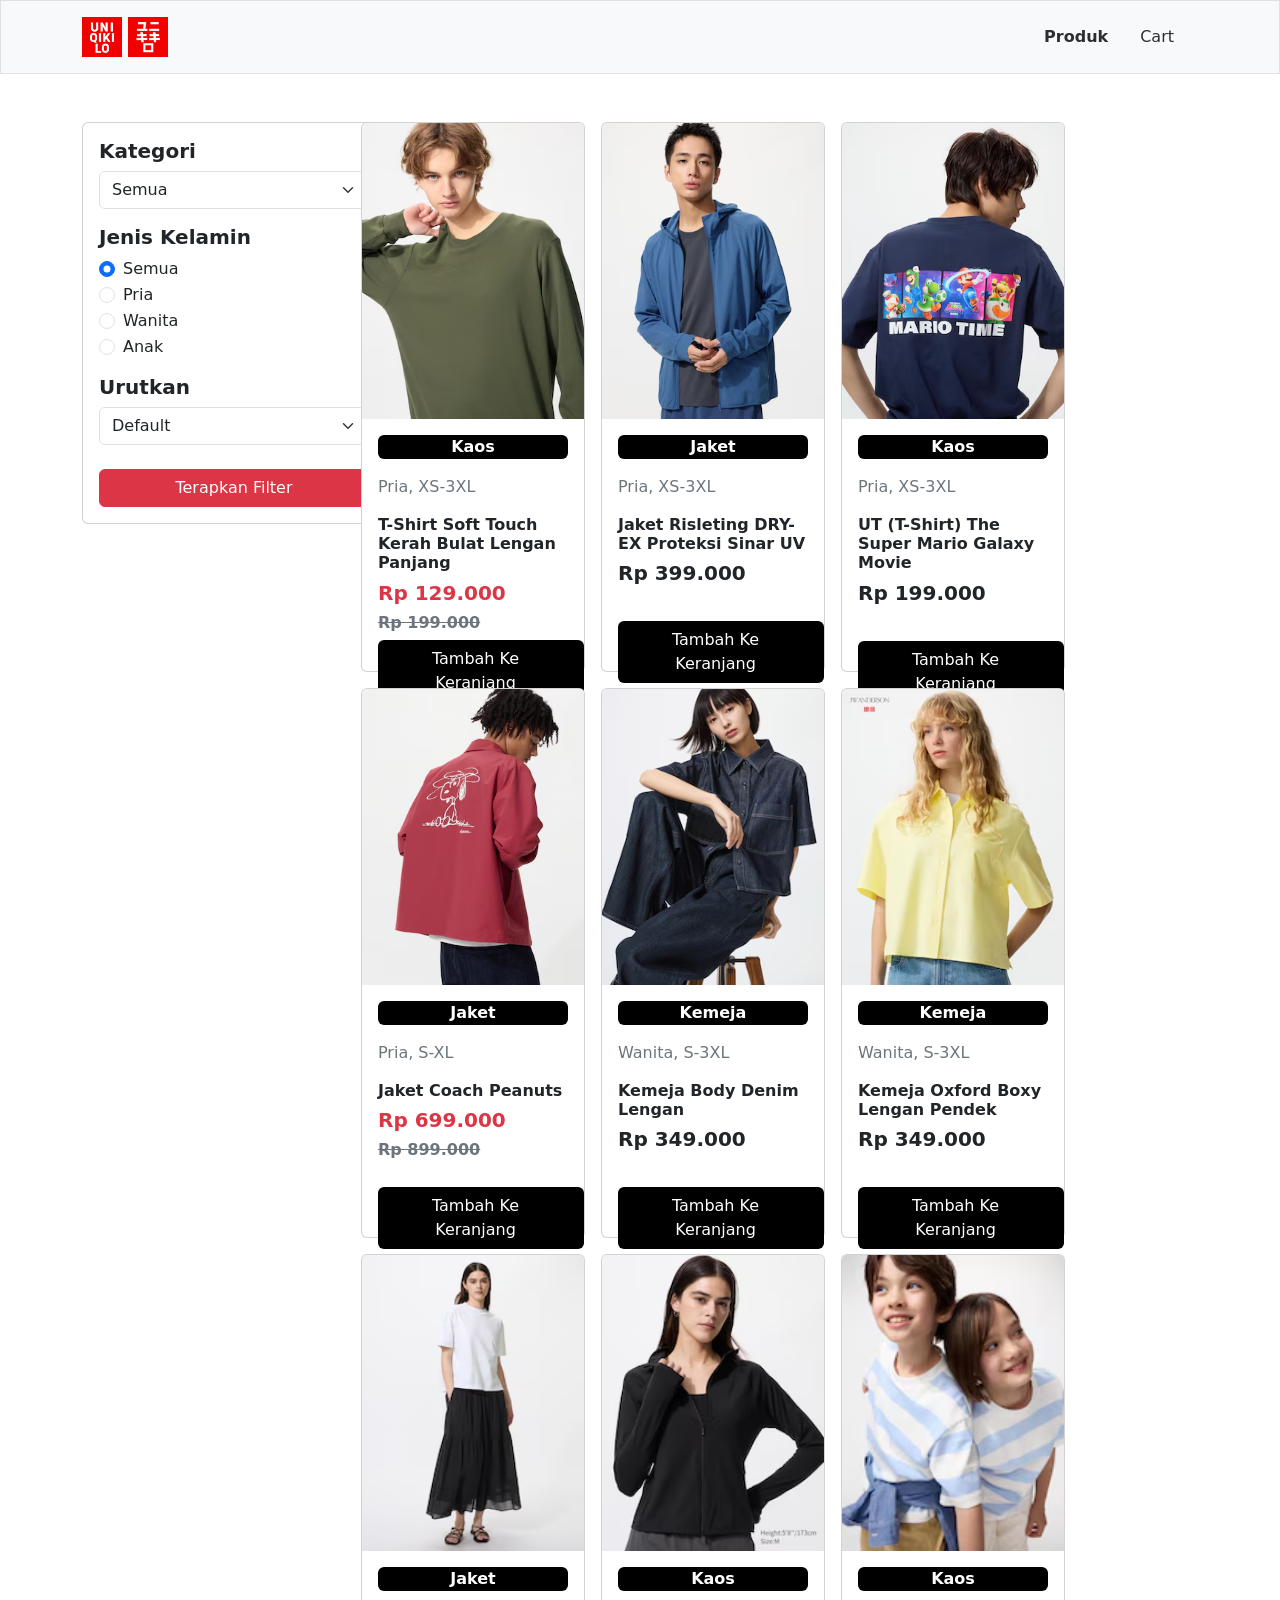
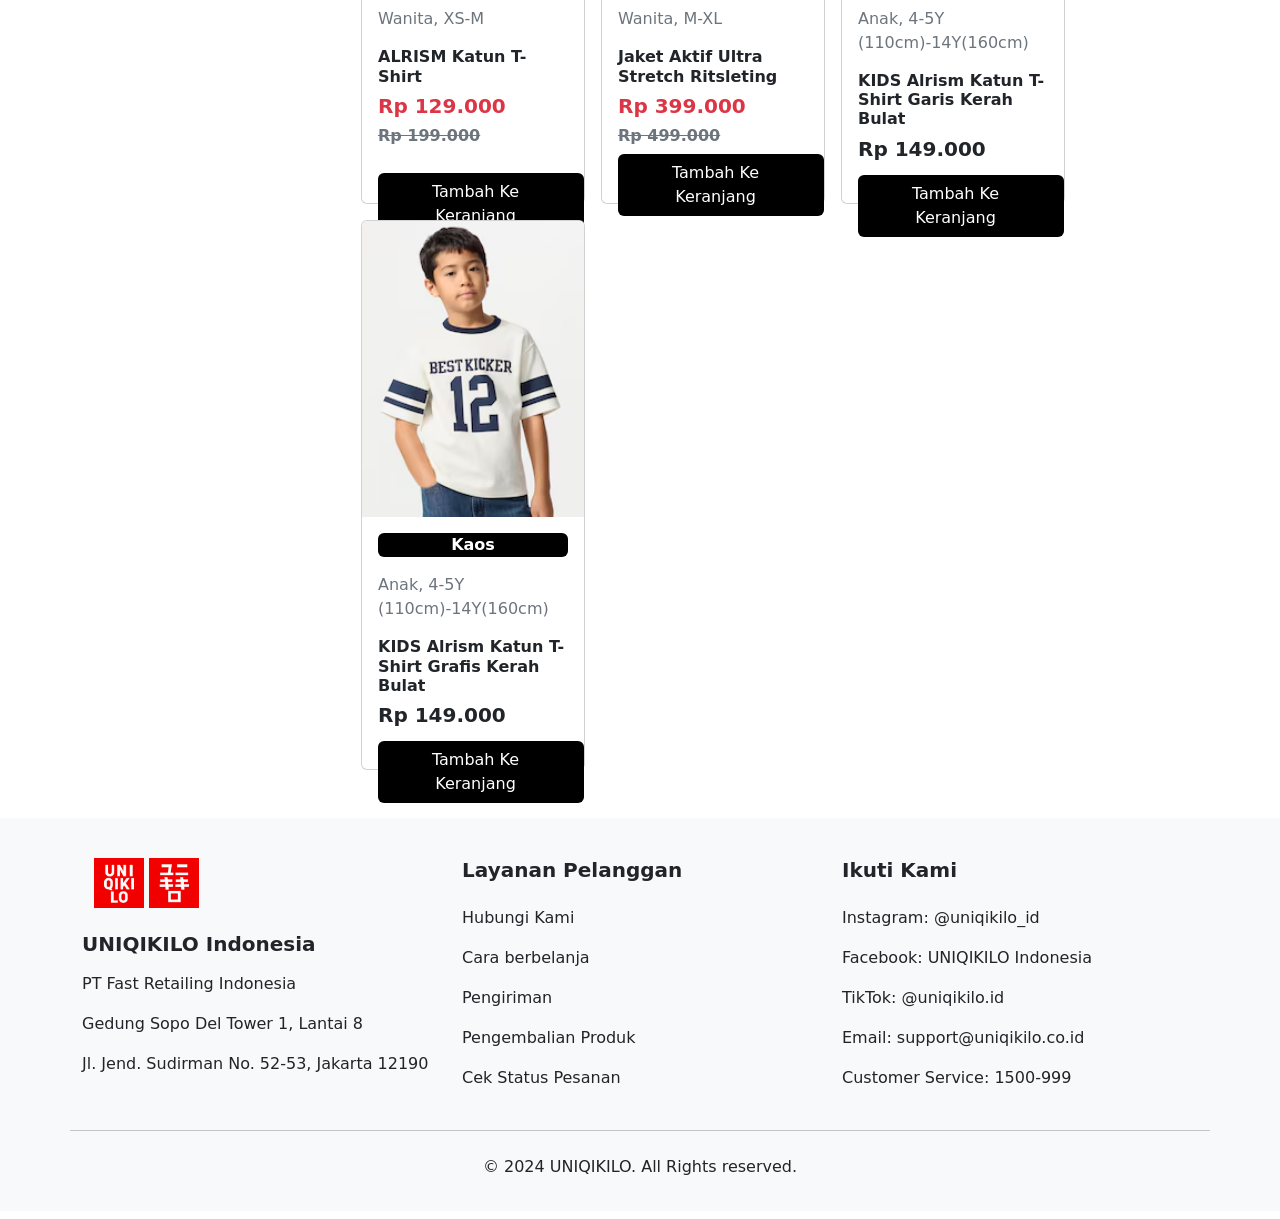
==== commit 031d814a: "Finish the filter" ====
--- a/index.html
+++ b/index.html
@@ -80,7 +80,7 @@
 
                 <div class="col-9">
                     <div class="d-flex flex-wrap gap-3 m-0" id="tampilkanProduk">
-                        <div class="card" style="width: 14rem; height: 550px;">
+                        <!-- <div class="card" style="width: 14rem; height: 550px;">
                             <img src="Asset_Tugas/Pria/Produk1.jpg" class="card-img-top" alt="...">
                             <div class="card-body">
                                 <div class="fs-6 fw-semibold mb-3 bg-black text-white text-center rounded">Kaos</div>
@@ -88,7 +88,7 @@
                                 <h5 class="fw-bold fs-6">T-Shirt Soft Touch Kerah Bulat Lengan Panjang</h5>
                                 <h6 class="text-danger fw-bold fs-5">Rp 129.000</h6>
                                 <h6 class="fw-bold text-secondary"><strike>Rp 199.000</strike></h6>
-                                <button type="button" class="btn bg-black text-white" onclick="tambahKeCart('Asset_Tugas/Pria/Produk1.jpg', 'T-Shirt Soft Touch Kerah Bulat Lengan Panjang', 'Pria, XS-3XL', 'Rp 129.000')" style="position: absolute; padding-right: 23px;">Tambah Ke Keranjang</button>
+                                <button type="button" class="btn bg-black text-white" onclick="tambahKeCart('Asset_Tugas/Pria/Produk1.jpg', 'T-Shirt Soft Touch Kerah Bulat Lengan Panjang', 'Pria, XS-3XL', 'Rp 129.000')" style="position: absolute; padding-right: 23px; margin-top: 0px;">Tambah Ke Keranjang</button>
                             </div>
                         </div>
                         <div class="card" style="width: 14rem; height: 550px;">
@@ -183,12 +183,12 @@
                                 <h6 class="text-dark fw-bold fs-5">Rp 149.000</h6>
                                 <button type="button" class="btn bg-black text-white" style="position: absolute; padding-right: 23px; margin-top: 6px;" onclick="tambahKeCart('Asset_Tugas/Anak/Produk10.jpg', 'KIDS Alrism Katun T-Shirt Garis Kerah Bulat', 'Anak, 4-5Y (110cm)-14Y(160cm)', 'Rp 149.000')">Tambah Ke Keranjang</button>
                             </div>
-                        </div>
+                        </div> -->
                     </div>
                 </div>
             </div>
+        
         </div>
-        
         
         <span class="border-top">
             <div class="p-3 mb-2 bg-light text-dark mt-5">
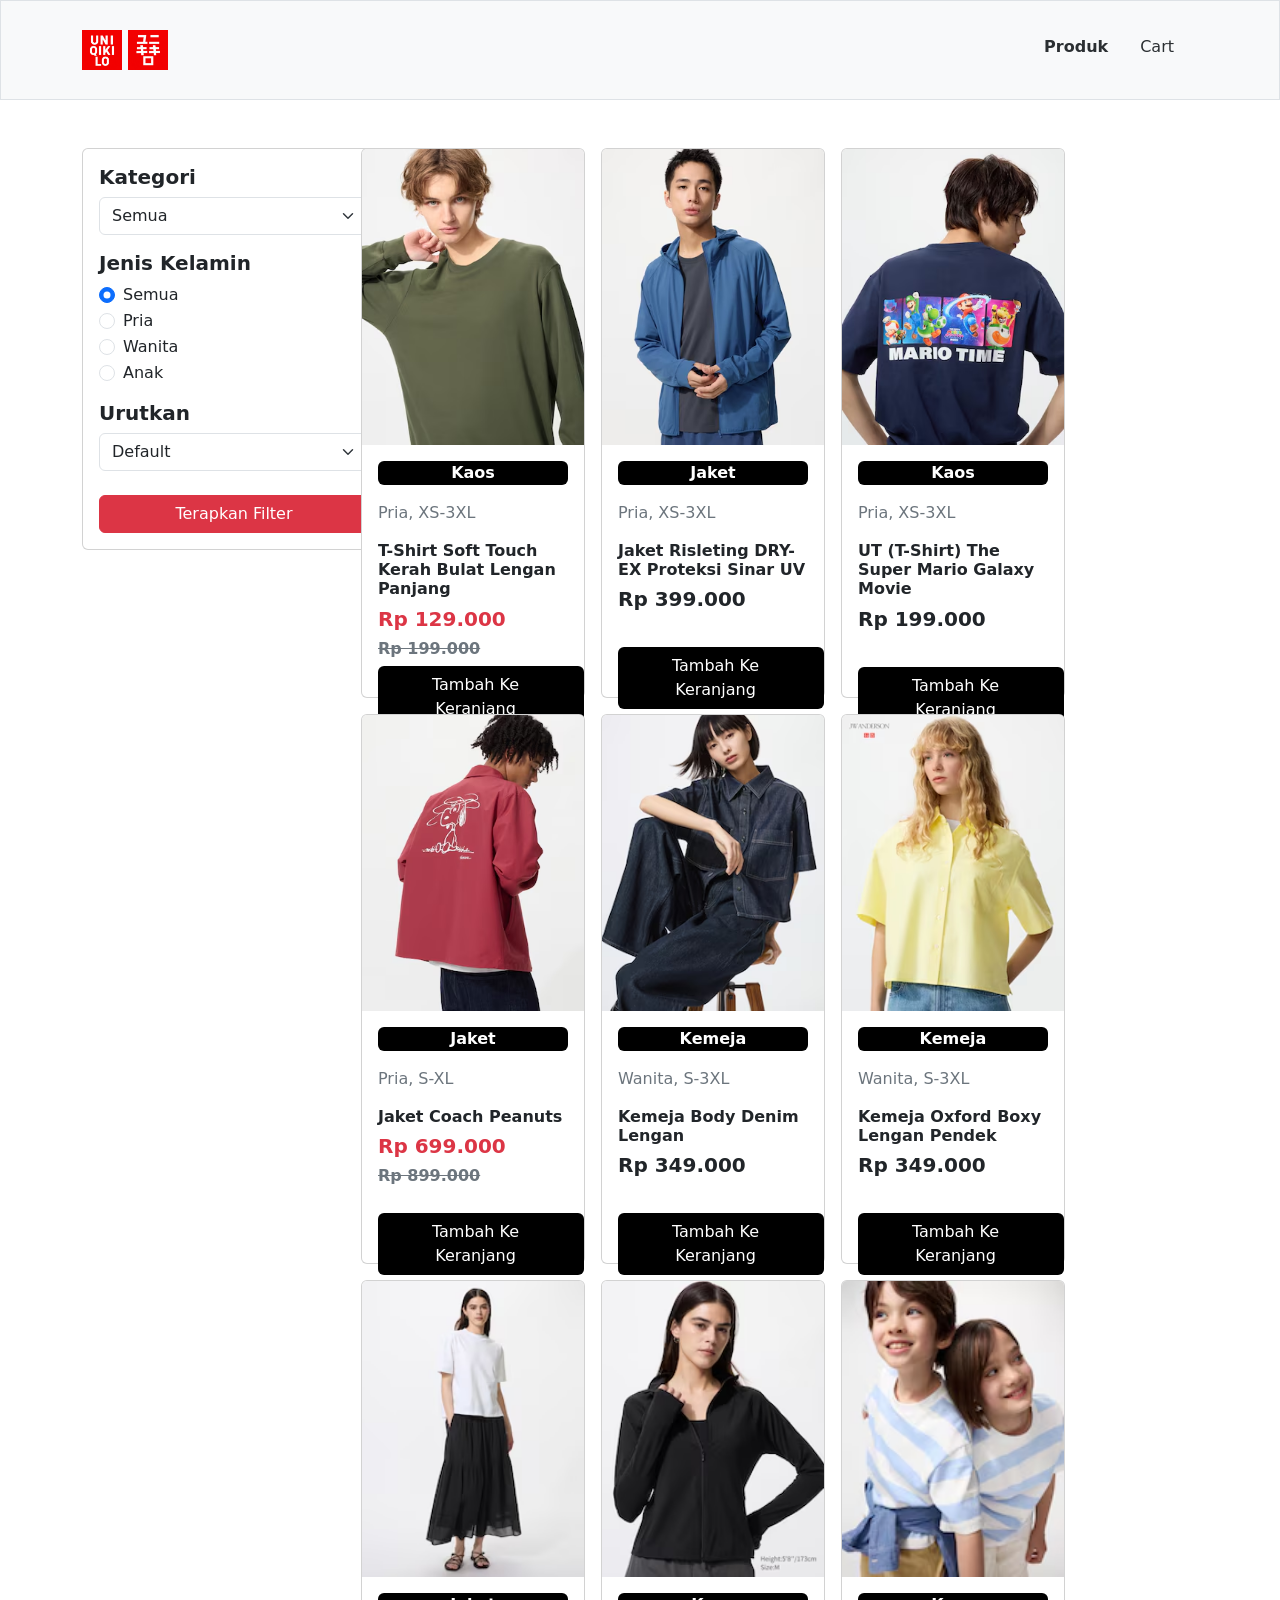
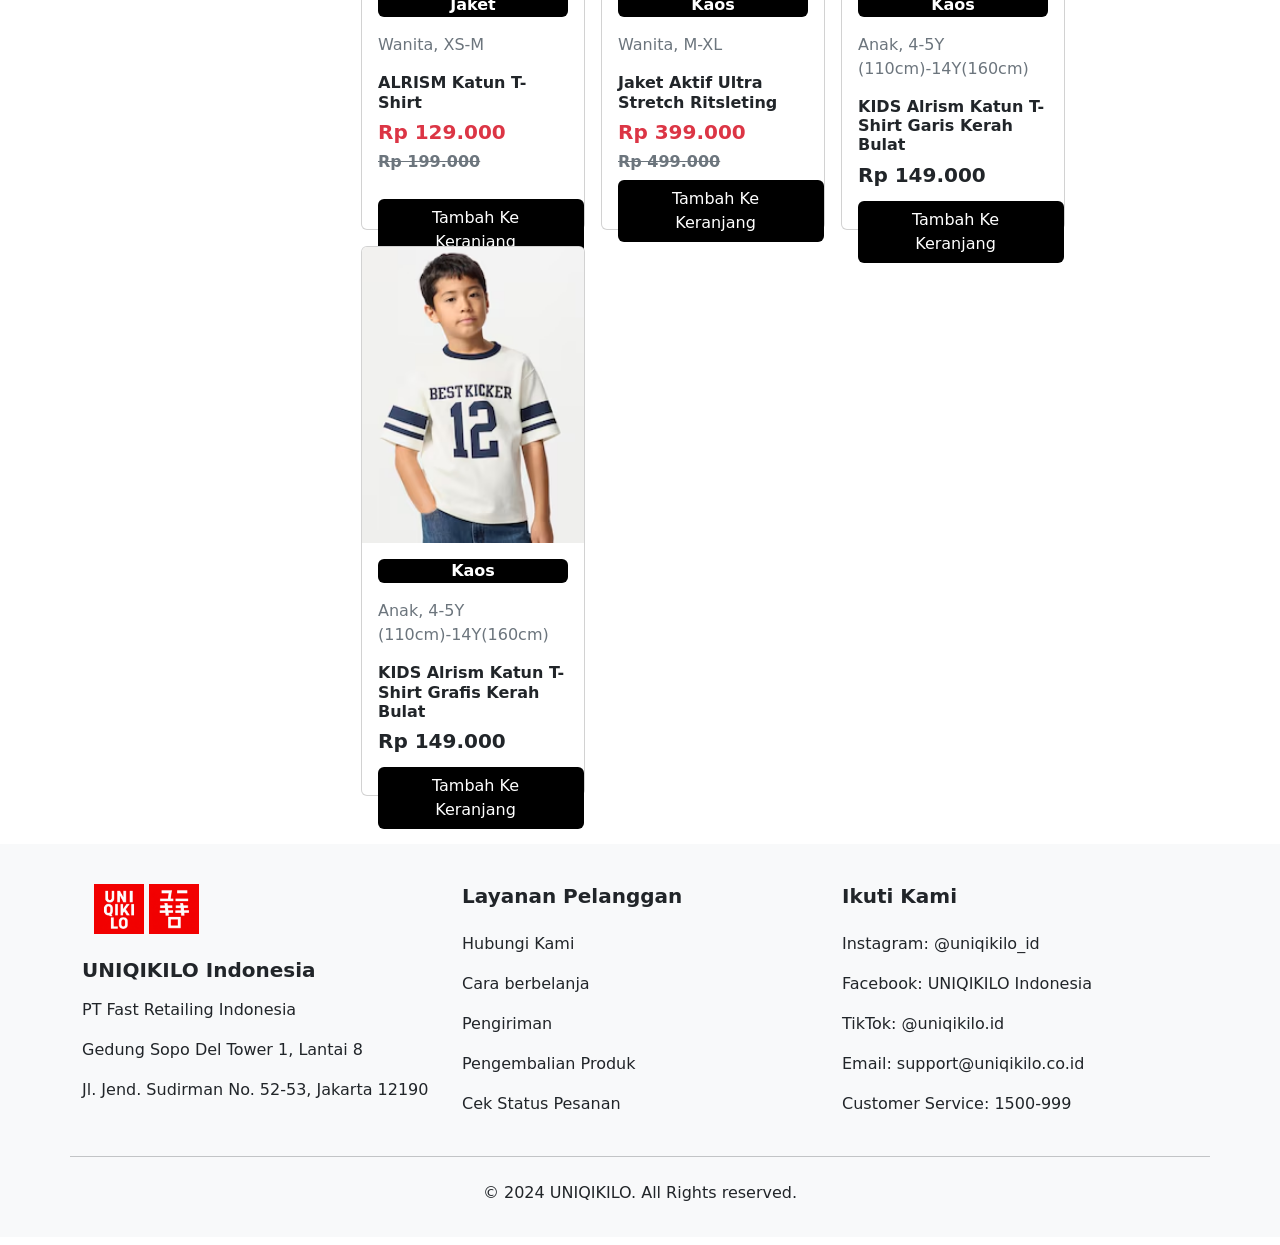
==== commit 80764593: "adding the logic to the cart" ====
--- a/index.html
+++ b/index.html
@@ -3,7 +3,7 @@
     <head>
         <meta charset="utf-8">
         <meta name="viewport" content="width=device-width, initial-scale=1">
-        <title>UNIQIKILO | Home</title>
+        <title>UNIQIKILO</title>
         <link rel="stylesheet" href="style.css">
         <link href="https://cdn.jsdelivr.net/npm/bootstrap@5.3.8/dist/css/bootstrap.min.css" rel="stylesheet" integrity="sha384-sRIl4kxILFvY47J16cr9ZwB07vP4J8+LH7qKQnuqkuIAvNWLzeN8tE5YBujZqJLB" crossorigin="anonymous">
     </head>
@@ -18,18 +18,17 @@
         
                     <ul class="nav justify-content-end p-2">
                         <li class="nav-item">
-                            <a class="nav-link active text-secondary-emphasis" aria-current="page" id="produk" href="index.html"><b>Produk</b></a>
+                            <a class="nav-link active text-secondary-emphasis" aria-current="page" id="produk" href="#"><p style="margin-top: 10px;" id="pro">Produk</p></a>
                         </li>
                         <li class="nav-item">
-                            <a class="nav-link text-secondary-emphasis" id="cart" href="cart.html">Cart</a>
+                            <a class="nav-link text-secondary-emphasis" id="cart" href="#"><p style="margin-top: 10px;" id="ca">Cart</p></a>
                         </li>
                     </ul>
                 </div>
             </nav>
         </div>
 
-        <div class="container">
-                                                        
+        <div class="container" id="pilihProduk">                  
             <div class="d-flex mt-5">
                 <div class="col-3">
                     <div class="card" style="width: 19rem;">
@@ -80,114 +79,24 @@
 
                 <div class="col-9">
                     <div class="d-flex flex-wrap gap-3 m-0" id="tampilkanProduk">
-                        <!-- <div class="card" style="width: 14rem; height: 550px;">
-                            <img src="Asset_Tugas/Pria/Produk1.jpg" class="card-img-top" alt="...">
-                            <div class="card-body">
-                                <div class="fs-6 fw-semibold mb-3 bg-black text-white text-center rounded">Kaos</div>
-                                <p class="text-secondary">Pria, XS-3XL</p>
-                                <h5 class="fw-bold fs-6">T-Shirt Soft Touch Kerah Bulat Lengan Panjang</h5>
-                                <h6 class="text-danger fw-bold fs-5">Rp 129.000</h6>
-                                <h6 class="fw-bold text-secondary"><strike>Rp 199.000</strike></h6>
-                                <button type="button" class="btn bg-black text-white" onclick="tambahKeCart('Asset_Tugas/Pria/Produk1.jpg', 'T-Shirt Soft Touch Kerah Bulat Lengan Panjang', 'Pria, XS-3XL', 'Rp 129.000')" style="position: absolute; padding-right: 23px; margin-top: 0px;">Tambah Ke Keranjang</button>
-                            </div>
-                        </div>
-                        <div class="card" style="width: 14rem; height: 550px;">
-                            <img src="Asset_Tugas/Pria/Produk2.jpg" class="card-img-top" alt="...">
-                            <div class="card-body">
-                                <div class="fs-6 fw-semibold mb-3 bg-black text-white text-center rounded">Jaket</div>
-                                <p class="text-secondary">Pria, XS-3XL</p>
-                                <h5 class="fw-bold fs-6">Jaket Risleting DRY-EX Proteksi Sinar UV</h5>
-                                <h6 class="text-dark fw-bold fs-5">Rp 399.000</h6>
-                                <button type="button" class="btn bg-black text-white" style="position: absolute; padding-right: 23px; margin-top: 28px;" onclick="tambahKeCart('Asset_Tugas/Pria/Produk2.jpg', 'Jaket Risleting DRY-EX Proteksi Sinar UV', 'Pria, XS-3XL', 'Rp 399.000')" >Tambah Ke Keranjang</button>
-                            </div>
-                        </div>
-                        <div class="card" style="width: 14rem; height: 550px;">
-                            <img src="Asset_Tugas/Pria/Produk3.jpg" class="card-img-top" alt="...">
-                            <div class="card-body">
-                                <div class="fs-6 fw-semibold mb-3 bg-black text-white text-center rounded">Kaos</div>
-                                <p class="text-secondary">Pria, XS-3XL</p>
-                                <h5 class="fw-bold fs-6">UT (T-Shirt) The Super Mario Galaxy Movie</h5>
-                                <h6 class="text-dark fw-bold fs-5 ">Rp 199.000</h6>
-                                <button type="button" class="btn bg-black text-white" style="position: absolute; padding-right: 23px; margin-top: 28px;" onclick="tambahKeCart('Asset_Tugas/Pria/Produk3.jpg', 'UT (T-Shirt) The Super Mario Galaxy Movie', 'Pria, XS-3XL', 'Rp 199.000')">Tambah Ke Keranjang</button>
-                            </div>
-                        </div>
-                        <div class="card" style="width: 14rem; height: 550px;">
-                            <img src="Asset_Tugas/Pria/Produk4.jpg" class="card-img-top" alt="...">
-                            <div class="card-body">
-                                <div class="fs-6 fw-semibold mb-3 bg-black text-white text-center rounded">Jaket</div>
-                                <p class="text-secondary">Pria, S-XL</p>
-                                <h5 class="fw-bold fs-6">Jaket Coach Peanuts</h5>
-                                <h6 class="text-danger fw-bold fs-5">Rp 699.000</h6>
-                                <h6 class="fw-bold text-secondary"><strike>Rp 899.000</strike></h6>
-                                <button type="button" class="btn bg-black text-white" style="position: absolute; padding-right: 23px; margin-top: 20px;" onclick="tambahKeCart('Asset_Tugas/Pria/Produk4.jpg', 'Jaket Coach Peanuts', 'Pria, S-XL', 'Rp 699.000')">Tambah Ke Keranjang</button>
-                            </div>
-                        </div>
-                        <div class="card" style="width: 14rem; height: 550px;">
-                            <img src="Asset_Tugas/Wanita/Produk5.jpg" class="card-img-top" alt="...">
-                            <div class="card-body">
-                                <div class="fs-6 fw-semibold mb-3 bg-black text-white text-center rounded">Kemeja</div>
-                                <p class="text-secondary">Wanita S-3XL</p>
-                                <h5 class="fw-bold fs-6">Kemeja Body Denim Lengan</h5>
-                                <h6 class="text-dark fw-bold fs-5">Rp 349.000</h6>
-                                <button type="button" class="btn bg-black text-white" style="position: absolute; padding-right: 23px; margin-top: 28px;" onclick="tambahKeCart('Asset_Tugas/Wanita/Produk5.jpg', 'Kemeja Body Denim Lengan', 'Wanita S-3XL', 'Rp 349.000')">Tambah Ke Keranjang</button>
-                            </div>
-                        </div>
-                        <div class="card" style="width: 14rem; height: 550px;">
-                            <img src="Asset_Tugas/Wanita/Produk6.jpg" class="card-img-top" alt="...">
-                            <div class="card-body">
-                                <div class="fs-6 fw-semibold mb-3 bg-black text-white text-center rounded">Kemeja</div>
-                                <p class="text-secondary">Wanita S-3XL</p>
-                                <h5 class="fw-bold fs-6">Kemeja Oxford Boxy Lengan Pendek</h5>
-                                <h6 class="text-dark fw-bold fs-5">Rp 349.000</h6>
-                                <button type="button" class="btn bg-black text-white" style="position: absolute; padding-right: 23px; margin-top: 28px;" onclick="tambahKeCart('Asset_Tugas/Wanita/Produk6.jpg', 'Kemeja Oxford Boxy Lengan Pendek', 'Wanita S-3XL', 'Rp 349.000')">Tambah Ke Keranjang</button>
-                            </div>
-                        </div>
-                        <div class="card" style="width: 14rem; height: 550px;">
-                            <img src="Asset_Tugas/Wanita/Produk7.jpg" class="card-img-top" alt="...">
-                            <div class="card-body">
-                                <div class="fs-6 fw-semibold mb-3 bg-black text-white text-center rounded">Jaket</div>
-                                <p class="text-secondary">Wanita, XS-M</p>
-                                <h5 class="fw-bold fs-6">ALRISM Katun T-Shirt</h5>
-                                <h6 class="text-danger fw-bold fs-5">Rp 129.000</h6>
-                                <h6 class="fw-bold text-secondary"><strike>Rp 199.000</strike></h6>
-                                <button type="button" class="btn bg-black text-white" style="position: absolute; padding-right: 23px; margin-top: 20px;" onclick="tambahKeCart('Asset_Tugas/Wanita/Produk7.jpg', 'ALRISM Katun T-Shirt', 'Wanita, XS-M', 'Rp 129.000')">Tambah Ke Keranjang</button>
-                            </div>
-                        </div>
-                        <div class="card" style="width: 14rem; height: 550px;">
-                            <img src="Asset_Tugas/Wanita/Produk8.jpg" class="card-img-top" alt="...">
-                            <div class="card-body">
-                                <div class="fs-6 fw-semibold mb-3 bg-black text-white text-center rounded">Kaos</div>
-                                <p class="text-secondary">Wanita, M-XL</p>
-                                <h5 class="fw-bold fs-6">Jaket Aktif Ultra Stretch Ritsleting</h5>
-                                <h6 class="text-danger fw-bold fs-5">Rp 399.000</h6>
-                                <h6 class="fw-bold text-secondary"><strike>Rp 499.000</strike></h6>
-                                <button type="button" class="btn bg-black text-white" style="position: absolute; padding-right: 23px; margin-top: 1px;" onclick="tambahKeCart('Asset_Tugas/Wanita/Produk8.jpg', 'Jaket Aktif Ultra Stretch Ritsleting', 'Wanita, M-XL', 'Rp 399.000')">Tambah Ke Keranjang</button>
-                            </div>
-                        </div>
-                        <div class="card" style="width: 14rem; height: 550px;">
-                            <img src="Asset_Tugas/Anak/Produk9.jpg" class="card-img-top" alt="...">
-                            <div class="card-body">
-                                <div class="fs-6 fw-semibold mb-3 bg-black text-white text-center rounded">Kaos</div>
-                                <p class="text-secondary">Anak, 4-5Y (110cm)-14Y(160cm)</p>
-                                <h5 class="fw-bold fs-6">KIDS Alrism Katun T-Shirt Garis Kerah Bulat</h5>
-                                <h6 class="text-da fw-bold fs-5">Rp 149.000</h6>
-                                <button type="button" class="btn bg-black text-white" style="position: absolute; padding-right: 23px; margin-top: 6px;" onclick="tambahKeCart('Asset_Tugas/Anak/Produk9.jpg', 'KIDS Alrism Katun T-Shirt Garis Kerah Bulat', 'Anak, 4-5Y (110cm)-14Y(160cm)', 'Rp 149.000')">Tambah Ke Keranjang</button>
-                            </div>
-                        </div>
-                        <div class="card" style="width: 14rem; height: 550px;">
-                            <img src="Asset_Tugas/Anak/Produk10.jpg" class="card-img-top" alt="...">
-                            <div class="card-body">
-                                <div class="fs-6 fw-semibold mb-3 bg-black text-white text-center rounded">Kaos</div>
-                                <p class="text-secondary">Anak, 4-5Y (110cm)-14Y(160cm)</p>
-                                <h5 class="fw-bold fs-6">KIDS Alrism Katun T-Shirt Grafis Kerah Bulat</h5>
-                                <h6 class="text-dark fw-bold fs-5">Rp 149.000</h6>
-                                <button type="button" class="btn bg-black text-white" style="position: absolute; padding-right: 23px; margin-top: 6px;" onclick="tambahKeCart('Asset_Tugas/Anak/Produk10.jpg', 'KIDS Alrism Katun T-Shirt Garis Kerah Bulat', 'Anak, 4-5Y (110cm)-14Y(160cm)', 'Rp 149.000')">Tambah Ke Keranjang</button>
-                            </div>
-                        </div> -->
                     </div>
                 </div>
+            </div>  
+        </div>
+
+        <div class="container" id="cartProduk">
+            <h3 class="mt-5 mb-3">Keranjang Belanja</h3>
+
+            <div id="item1">
             </div>
-        
+
+            <div class="d-flex justify-content-between mt-3">
+                <div class="d-flex">
+                    <h3>Total: Rp</h3>
+                    <h3 id="totalHarga" style="margin-left: 6px;"></h3>
+                </div>
+                <button type="button" class="btn btn-outline-danger mt-0" id="btnDeleteAll">Kosongkan Keranjang</button>
+            </div>
         </div>
         
         <span class="border-top">
@@ -231,5 +140,6 @@
 
         <script src="https://cdn.jsdelivr.net/npm/bootstrap@5.3.8/dist/js/bootstrap.bundle.min.js" integrity="sha384-FKyoEForCGlyvwx9Hj09JcYn3nv7wiPVlz7YYwJrWVcXK/BmnVDxM+D2scQbITxI" crossorigin="anonymous"></script>
         <script src="script.js"></script>
+        <script src="scriptCart.js"></script>
     </body>
 </html>
--- a/style.css
+++ b/style.css
@@ -1,7 +1,7 @@
-/* #produk:hover {
+.hilangkanDisplay{
+    display: none;
+}
+
+.bold {
     font-weight: bold;
-} 
-
-#cart:hover  {
-    font-weight: bold;
-} */+}
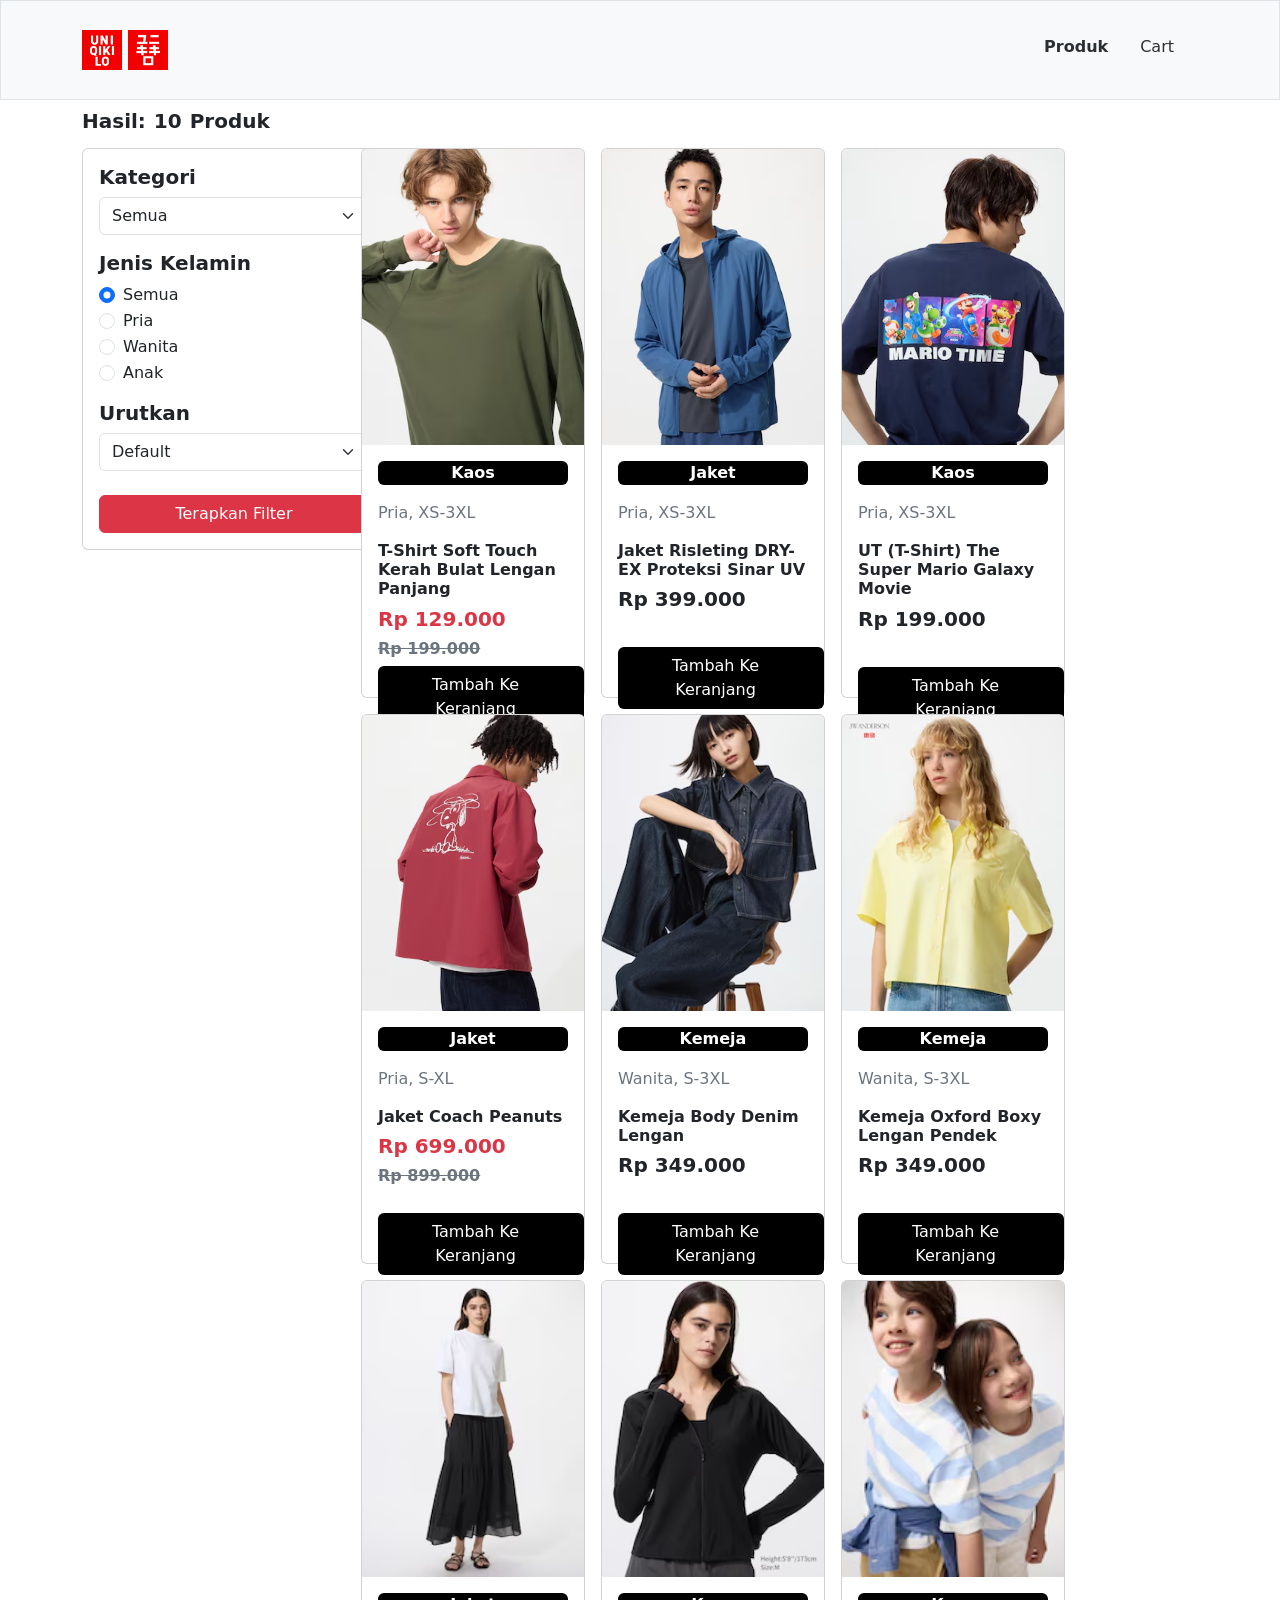
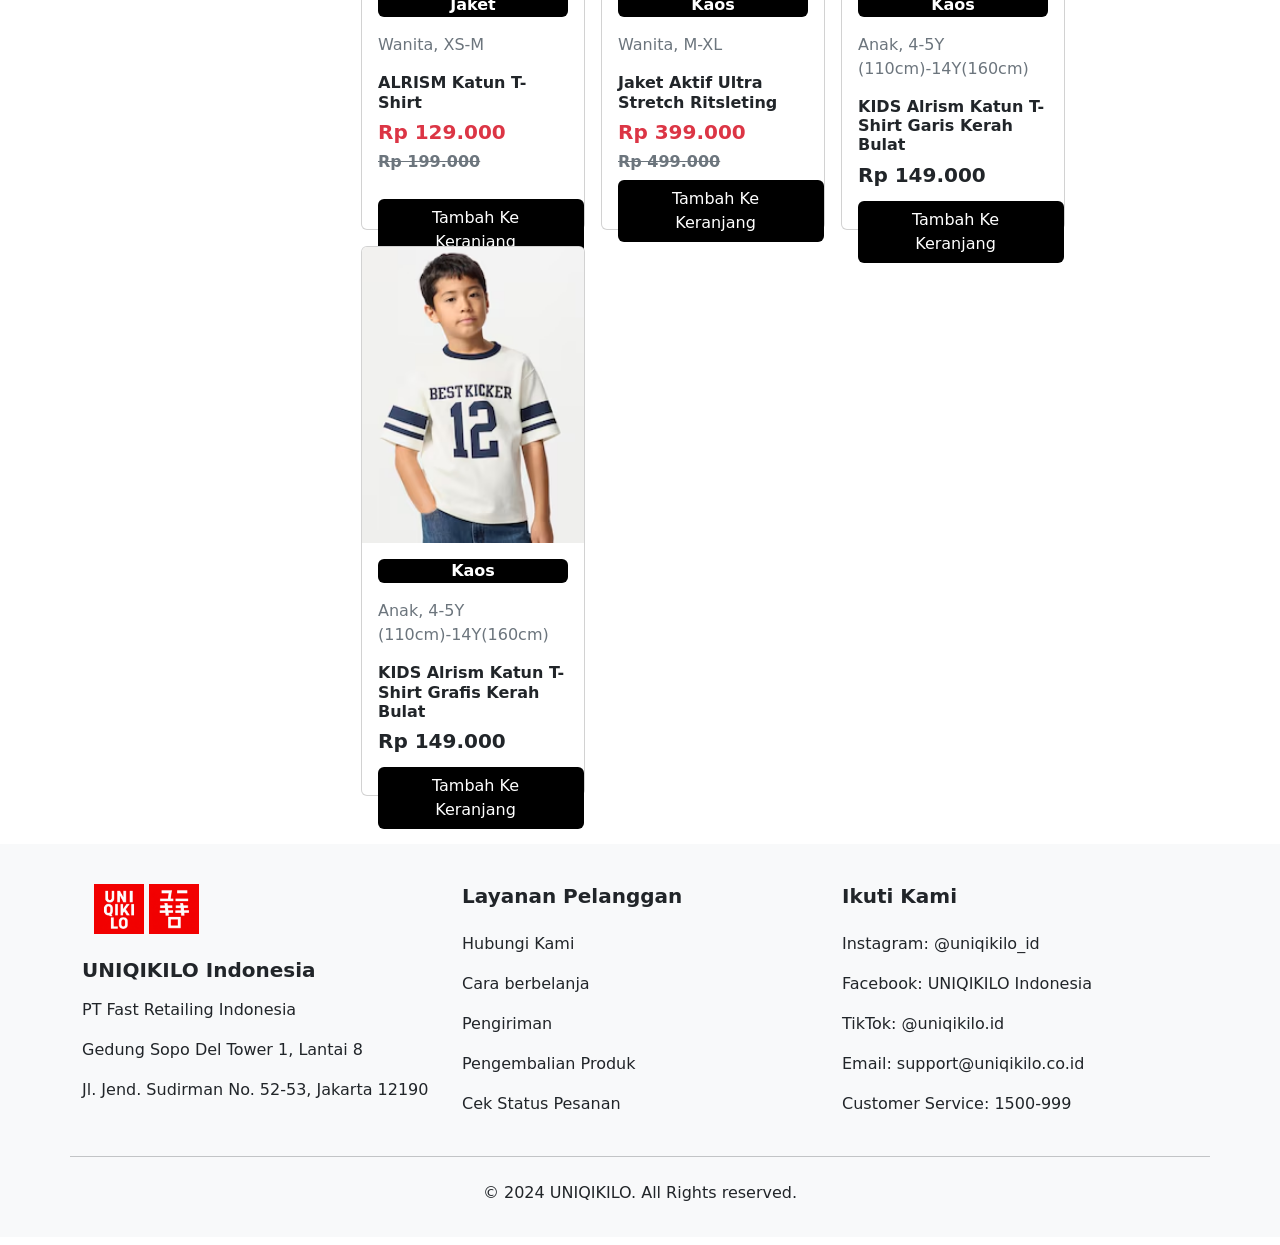
==== commit 8a6291ba: "Finish" ====
--- a/index.html
+++ b/index.html
@@ -28,7 +28,13 @@
             </nav>
         </div>
 
-        <div class="container" id="pilihProduk">                  
+        <div class="container" id="pilihProduk">  
+            <div class="d-flex" style="position: absolute; top: 85px;">
+                <h5 class="me-2 mt-4 fw-bold">Hasil: </h5>
+                <h5 class="me-2 mt-4 fw-bold" id="angkaProduk"></h5>
+                <h5 class="me-2 mt-4 fw-bold">Produk</h5>
+            </div>
+
             <div class="d-flex mt-5">
                 <div class="col-3">
                     <div class="card" style="width: 19rem;">
